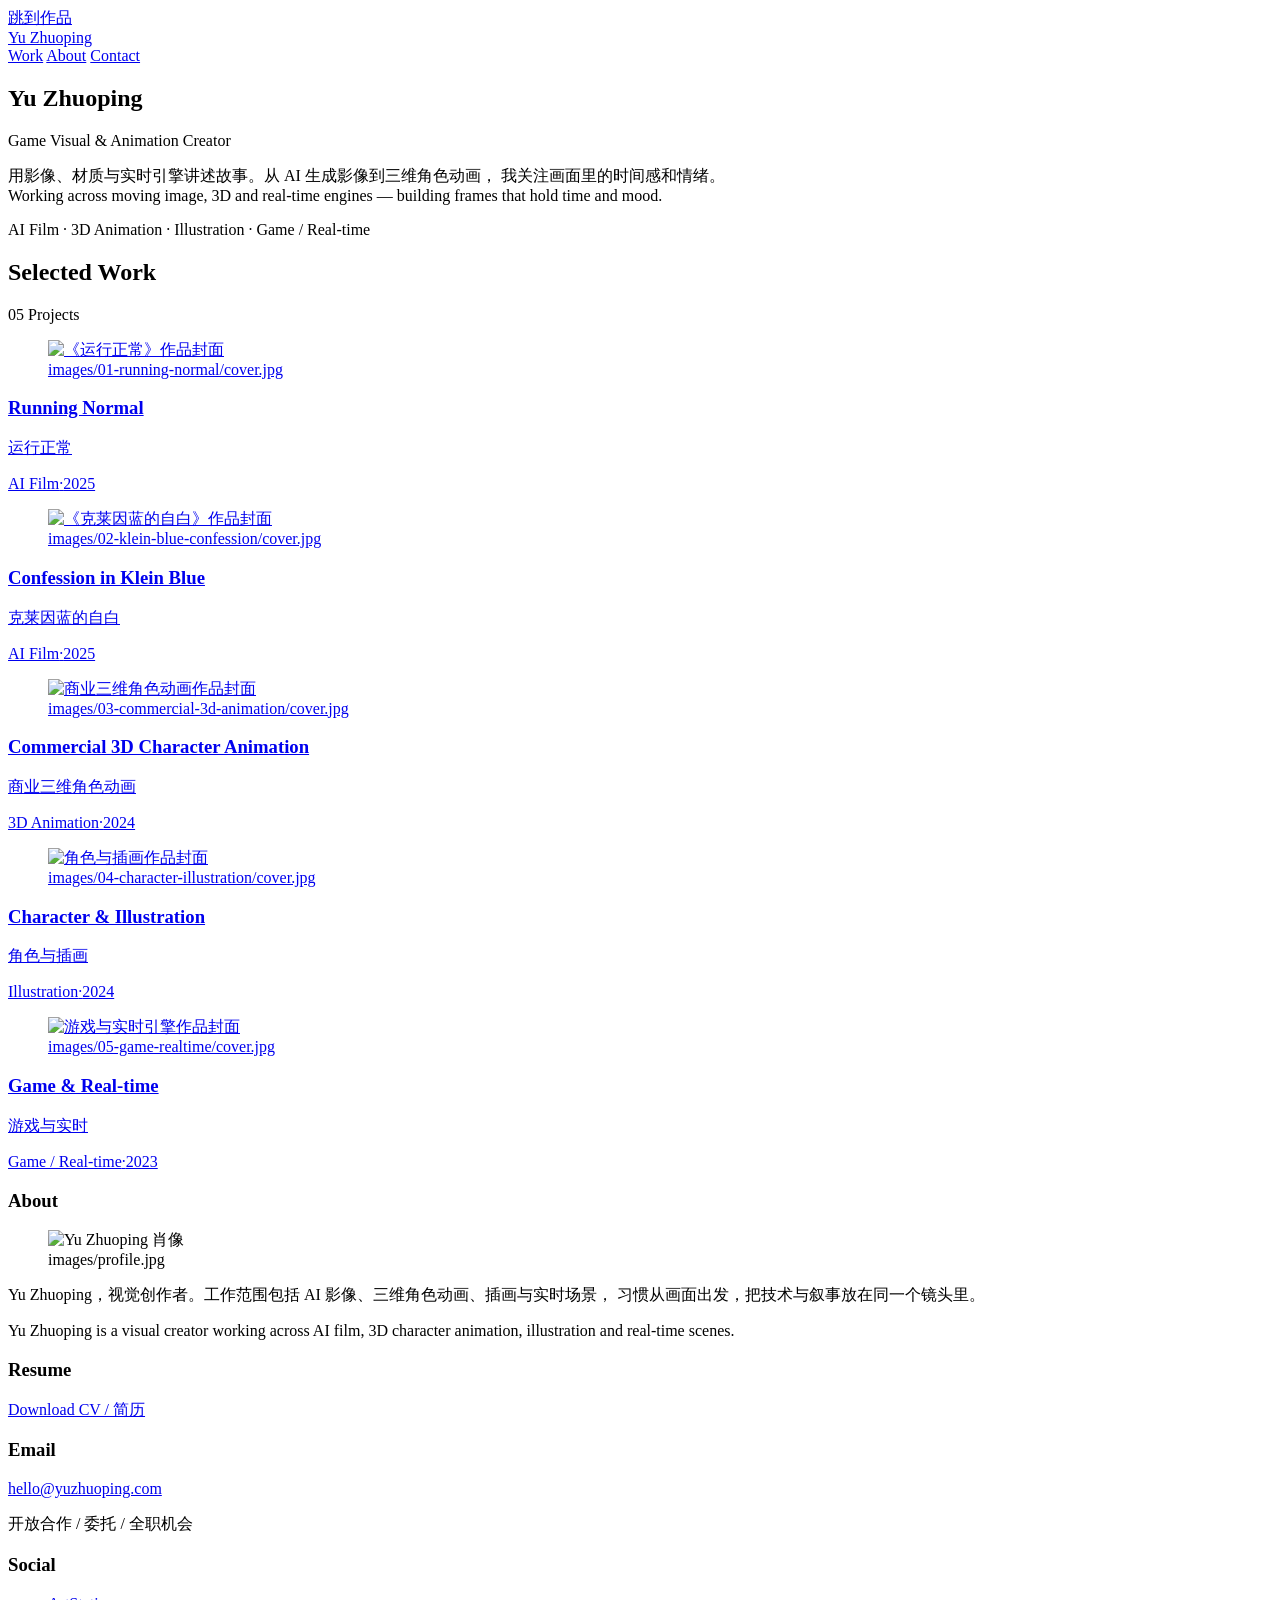
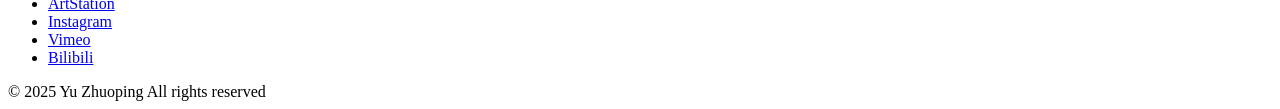
==== index.html @ 00b7cf5c "Add files via upload" ====
<!DOCTYPE html>
<html lang="zh-CN">
<head>
  <meta charset="UTF-8">
  <meta name="viewport" content="width=device-width, initial-scale=1">
  <title>Yu Zhuoping — Game Visual &amp; Animation Creator</title>
  <meta name="description" content="Yu Zhuoping 个人作品集：AI Film、3D Animation、Illustration、Game / Real-time。">
  <meta name="theme-color" content="#ffffff">
  <link rel="stylesheet" href="style.css">
</head>
<body id="top">

  <a class="skip-link" href="#work">跳到作品</a>

  <!-- ===== 顶部导航 ===== -->
  <header class="topbar">
    <a class="topbar__logo" href="#top">Yu Zhuoping</a>
    <nav class="topbar__nav" aria-label="主导航">
      <a href="#work">Work</a>
      <a href="#about">About</a>
      <a href="#contact">Contact</a>
    </nav>
  </header>

  <main>

    <!-- ===== 首页顶部：姓名 / 定位 / 一句介绍 ===== -->
    <section class="hero">
      <h1 class="hero__name">Yu Zhuoping</h1>
      <p class="hero__role">Game Visual &amp; Animation Creator</p>
      <p class="hero__intro">
        用影像、材质与实时引擎讲述故事。从 AI 生成影像到三维角色动画，
        我关注画面里的时间感和情绪。<br>
        <span class="hero__intro-en">Working across moving image, 3D and real-time engines — building frames that hold time and mood.</span>
      </p>
      <p class="hero__fields">AI Film · 3D Animation · Illustration · Game / Real-time</p>
    </section>

    <!-- ===== Selected Work ===== -->
    <section class="section" id="work">
      <div class="section__head reveal">
        <h2 class="section__title">Selected Work</h2>
        <p class="section__count">05 Projects</p>
      </div>

      <div class="work-grid">

        <!-- 项目 01 —— 大图全宽。图片：images/01-running-normal/cover.jpg -->
        <a class="card card--featured reveal" href="#p-running-normal">
          <figure class="media card__media">
            <img src="images/01-running-normal/cover.jpg" alt="《运行正常》作品封面" loading="lazy" decoding="async">
            <figcaption class="media__ph">images/01-running-normal/cover.jpg</figcaption>
          </figure>
          <div class="card__meta">
            <h3 class="card__en">Running Normal</h3>
            <p class="card__cn">运行正常</p>
            <p class="card__info">AI Film<span class="card__dot">·</span>2025</p>
          </div>
        </a>

        <!-- 项目 02。图片：images/02-klein-blue-confession/cover.jpg -->
        <a class="card reveal" href="#p-klein-blue-confession">
          <figure class="media card__media">
            <img src="images/02-klein-blue-confession/cover.jpg" alt="《克莱因蓝的自白》作品封面" loading="lazy" decoding="async">
            <figcaption class="media__ph">images/02-klein-blue-confession/cover.jpg</figcaption>
          </figure>
          <div class="card__meta">
            <h3 class="card__en">Confession in Klein Blue</h3>
            <p class="card__cn">克莱因蓝的自白</p>
            <p class="card__info">AI Film<span class="card__dot">·</span>2025</p>
          </div>
        </a>

        <!-- 项目 03。图片：images/03-commercial-3d-animation/cover.jpg -->
        <a class="card reveal" href="#p-commercial-3d-animation">
          <figure class="media card__media">
            <img src="images/03-commercial-3d-animation/cover.jpg" alt="商业三维角色动画作品封面" loading="lazy" decoding="async">
            <figcaption class="media__ph">images/03-commercial-3d-animation/cover.jpg</figcaption>
          </figure>
          <div class="card__meta">
            <h3 class="card__en">Commercial 3D Character Animation</h3>
            <p class="card__cn">商业三维角色动画</p>
            <p class="card__info">3D Animation<span class="card__dot">·</span>2024</p>
          </div>
        </a>

        <!-- 项目 04。图片：images/04-character-illustration/cover.jpg -->
        <a class="card reveal" href="#p-character-illustration">
          <figure class="media card__media">
            <img src="images/04-character-illustration/cover.jpg" alt="角色与插画作品封面" loading="lazy" decoding="async">
            <figcaption class="media__ph">images/04-character-illustration/cover.jpg</figcaption>
          </figure>
          <div class="card__meta">
            <h3 class="card__en">Character &amp; Illustration</h3>
            <p class="card__cn">角色与插画</p>
            <p class="card__info">Illustration<span class="card__dot">·</span>2024</p>
          </div>
        </a>

        <!-- 项目 05。图片：images/05-game-realtime/cover.jpg -->
        <a class="card reveal" href="#p-game-realtime">
          <figure class="media card__media">
            <img src="images/05-game-realtime/cover.jpg" alt="游戏与实时引擎作品封面" loading="lazy" decoding="async">
            <figcaption class="media__ph">images/05-game-realtime/cover.jpg</figcaption>
          </figure>
          <div class="card__meta">
            <h3 class="card__en">Game &amp; Real-time</h3>
            <p class="card__cn">游戏与实时</p>
            <p class="card__info">Game / Real-time<span class="card__dot">·</span>2023</p>
          </div>
        </a>

      </div>
    </section>

  </main>

  <!-- ===== 底部：About / Resume / Email / Social ===== -->
  <footer class="footer" id="about">

    <div class="footer__grid">

      <div class="footer__block footer__block--about">
        <h3 class="footer__label">About</h3>
        <div class="footer__about">
          <!-- 可选：把自己的照片放到 images/profile.jpg -->
          <figure class="media media--profile">
            <img src="images/profile.jpg" alt="Yu Zhuoping 肖像" loading="lazy" decoding="async">
            <figcaption class="media__ph">images/profile.jpg</figcaption>
          </figure>
          <div>
            <p class="footer__bio">
              Yu Zhuoping，视觉创作者。工作范围包括 AI 影像、三维角色动画、插画与实时场景，
              习惯从画面出发，把技术与叙事放在同一个镜头里。
            </p>
            <p class="footer__bio footer__bio--en">
              Yu Zhuoping is a visual creator working across AI film, 3D character animation,
              illustration and real-time scenes.
            </p>
          </div>
        </div>
      </div>

      <div class="footer__block">
        <h3 class="footer__label">Resume</h3>
        <!-- 把简历 PDF 命名为 resume.pdf，放在和 index.html 同一个文件夹 -->
        <a class="footer__link" href="resume.pdf" target="_blank" rel="noopener">Download CV / 简历</a>
      </div>

      <div class="footer__block" id="contact">
        <h3 class="footer__label">Email</h3>
        <!-- 改成你的邮箱 -->
        <a class="footer__link" href="mailto:hello@yuzhuoping.com">hello@yuzhuoping.com</a>
        <p class="footer__note">开放合作 / 委托 / 全职机会</p>
      </div>

      <div class="footer__block">
        <h3 class="footer__label">Social</h3>
        <ul class="footer__social">
          <!-- 把下面的网址换成你自己的主页 -->
          <li><a href="https://www.artstation.com/" target="_blank" rel="noopener">ArtStation</a></li>
          <li><a href="https://www.instagram.com/" target="_blank" rel="noopener">Instagram</a></li>
          <li><a href="https://vimeo.com/" target="_blank" rel="noopener">Vimeo</a></li>
          <li><a href="https://www.bilibili.com/" target="_blank" rel="noopener">Bilibili</a></li>
        </ul>
      </div>

    </div>

    <div class="footer__bottom">
      <span>© <span data-year>2025</span> Yu Zhuoping</span>
      <span>All rights reserved</span>
    </div>

  </footer>

  <!-- =========================================================
       下面 5 个区块是项目详情页（点击作品后全屏打开）。
       每个区块里的图片路径见 <figcaption> 里的文字。
       ========================================================= -->

  <!-- ===== 详情 01 ===== -->
  <section class="detail" id="p-running-normal" role="dialog" aria-modal="true" aria-labelledby="t-running-normal" hidden>
    <div class="detail__bar">
      <span class="detail__index">01 / 05</span>
      <button class="detail__close" type="button" data-close>Close <span class="detail__key">Esc</span></button>
    </div>
    <div class="detail__body">
      <div class="detail__inner">
        <p class="detail__label">AI Film</p>
        <h2 class="detail__title" id="t-running-normal">Running Normal</h2>
        <p class="detail__title-cn">运行正常</p>
        <p class="detail__facts">2025 · AI Film · 3'42" · Direction / AI Visual / Edit</p>

        <div class="detail__text">
          <p>一部关于日常秩序与机械温度的实验影像。镜头在城市、室内与预设场景之间来回切换，把「一切运行正常」这句话变成一种悬置的状态。</p>
          <p>An experimental short built from AI-generated frames and sound design, tracing how "everything is running normally" can become a suspended state rather than a fact.</p>
        </div>

        <figure class="media media--hero">
          <img src="images/01-running-normal/01.jpg" alt="《运行正常》画面一" loading="lazy" decoding="async">
          <figcaption class="media__ph">images/01-running-normal/01.jpg</figcaption>
        </figure>

        <div class="detail__gallery">
          <figure class="media">
            <img src="images/01-running-normal/02.jpg" alt="《运行正常》画面二" loading="lazy" decoding="async">
            <figcaption class="media__ph">images/01-running-normal/02.jpg</figcaption>
          </figure>
          <figure class="media">
            <img src="images/01-running-normal/03.jpg" alt="《运行正常》画面三" loading="lazy" decoding="async">
            <figcaption class="media__ph">images/01-running-normal/03.jpg</figcaption>
          </figure>
          <figure class="media">
            <img src="images/01-running-normal/04.jpg" alt="《运行正常》画面四" loading="lazy" decoding="async">
            <figcaption class="media__ph">images/01-running-normal/04.jpg</figcaption>
          </figure>
        </div>

        <div class="detail__nav">
          <a href="#p-klein-blue-confession">Next — Confession in Klein Blue →</a>
        </div>
      </div>
    </div>
  </section>

  <!-- ===== 详情 02 ===== -->
  <section class="detail" id="p-klein-blue-confession" role="dialog" aria-modal="true" aria-labelledby="t-klein-blue" hidden>
    <div class="detail__bar">
      <span class="detail__index">02 / 05</span>
      <button class="detail__close" type="button" data-close>Close <span class="detail__key">Esc</span></button>
    </div>
    <div class="detail__body">
      <div class="detail__inner">
        <p class="detail__label">AI Film</p>
        <h2 class="detail__title" id="t-klein-blue">Confession in Klein Blue</h2>
        <p class="detail__title-cn">克莱因蓝的自白</p>
        <p class="detail__facts">2025 · AI Film · 2'15" · Concept / AI Visual / Sound</p>

        <div class="detail__text">
          <p>以单一颜色作为叙事线索的自白。人物、空间与情绪被压进同一片克莱因蓝里，直到颜色本身成为说话的人。</p>
          <p>A monologue carried by a single colour: figures, rooms and moods are compressed into one field of Klein blue until the colour itself starts to speak.</p>
        </div>

        <figure class="media media--hero">
          <img src="images/02-klein-blue-confession/01.jpg" alt="《克莱因蓝的自白》画面一" loading="lazy" decoding="async">
          <figcaption class="media__ph">images/02-klein-blue-confession/01.jpg</figcaption>
        </figure>

        <div class="detail__gallery">
          <figure class="media">
            <img src="images/02-klein-blue-confession/02.jpg" alt="《克莱因蓝的自白》画面二" loading="lazy" decoding="async">
            <figcaption class="media__ph">images/02-klein-blue-confession/02.jpg</figcaption>
          </figure>
          <figure class="media">
            <img src="images/02-klein-blue-confession/03.jpg" alt="《克莱因蓝的自白》画面三" loading="lazy" decoding="async">
            <figcaption class="media__ph">images/02-klein-blue-confession/03.jpg</figcaption>
          </figure>
          <figure class="media">
            <img src="images/02-klein-blue-confession/04.jpg" alt="《克莱因蓝的自白》画面四" loading="lazy" decoding="async">
            <figcaption class="media__ph">images/02-klein-blue-confession/04.jpg</figcaption>
          </figure>
        </div>

        <div class="detail__nav">
          <a href="#p-commercial-3d-animation">Next — Commercial 3D Character Animation →</a>
        </div>
      </div>
    </div>
  </section>

  <!-- ===== 详情 03 ===== -->
  <section class="detail" id="p-commercial-3d-animation" role="dialog" aria-modal="true" aria-labelledby="t-3d" hidden>
    <div class="detail__bar">
      <span class="detail__index">03 / 05</span>
      <button class="detail__close" type="button" data-close>Close <span class="detail__key">Esc</span></button>
    </div>
    <div class="detail__body">
      <div class="detail__inner">
        <p class="detail__label">3D Animation</p>
        <h2 class="detail__title" id="t-3d">Commercial 3D Character Animation</h2>
        <p class="detail__title-cn">商业三维角色动画</p>
        <p class="detail__facts">2024 · 3D Animation · Character Animation / Rigging / Look Development</p>

        <div class="detail__text">
          <p>商业项目中的三维角色动画：从绑定、表演到镜头调度，重点放在清晰的动作节奏与可读的表演上。</p>
          <p>Character animation produced for commercial use — rigging, performance and camera staging, with a focus on clear timing and readable acting.</p>
        </div>

        <figure class="media media--hero">
          <img src="images/03-commercial-3d-animation/01.jpg" alt="三维角色动画画面一" loading="lazy" decoding="async">
          <figcaption class="media__ph">images/03-commercial-3d-animation/01.jpg</figcaption>
        </figure>

        <div class="detail__gallery">
          <figure class="media">
            <img src="images/03-commercial-3d-animation/02.jpg" alt="三维角色动画画面二" loading="lazy" decoding="async">
            <figcaption class="media__ph">images/03-commercial-3d-animation/02.jpg</figcaption>
          </figure>
          <figure class="media">
            <img src="images/03-commercial-3d-animation/03.jpg" alt="三维角色动画画面三" loading="lazy" decoding="async">
            <figcaption class="media__ph">images/03-commercial-3d-animation/03.jpg</figcaption>
          </figure>
          <figure class="media">
            <img src="images/03-commercial-3d-animation/04.jpg" alt="三维角色动画画面四" loading="lazy" decoding="async">
            <figcaption class="media__ph">images/03-commercial-3d-animation/04.jpg</figcaption>
          </figure>
        </div>

        <div class="detail__nav">
          <a href="#p-character-illustration">Next — Character &amp; Illustration →</a>
        </div>
      </div>
    </div>
  </section>

  <!-- ===== 详情 04 ===== -->
  <section class="detail" id="p-character-illustration" role="dialog" aria-modal="true" aria-labelledby="t-illustration" hidden>
    <div class="detail__bar">
      <span class="detail__index">04 / 05</span>
      <button class="detail__close" type="button" data-close>Close <span class="detail__key">Esc</span></button>
    </div>
    <div class="detail__body">
      <div class="detail__inner">
        <p class="detail__label">Illustration</p>
        <h2 class="detail__title" id="t-illustration">Character &amp; Illustration</h2>
        <p class="detail__title-cn">角色与插画</p>
        <p class="detail__facts">2024 · Illustration · Character Design / Digital Painting</p>

        <div class="detail__text">
          <p>角色设定与插画练习。从轮廓和剪影开始，逐步找到角色的性格、比例与色彩语言。</p>
          <p>Character design and illustration studies that start from silhouette and shape, then look for each character's temperament, proportion and colour language.</p>
        </div>

        <figure class="media media--hero">
          <img src="images/04-character-illustration/01.jpg" alt="角色插画作品一" loading="lazy" decoding="async">
          <figcaption class="media__ph">images/04-character-illustration/01.jpg</figcaption>
        </figure>

        <div class="detail__gallery">
          <figure class="media">
            <img src="images/04-character-illustration/02.jpg" alt="角色插画作品二" loading="lazy" decoding="async">
            <figcaption class="media__ph">images/04-character-illustration/02.jpg</figcaption>
          </figure>
          <figure class="media">
            <img src="images/04-character-illustration/03.jpg" alt="角色插画作品三" loading="lazy" decoding="async">
            <figcaption class="media__ph">images/04-character-illustration/03.jpg</figcaption>
          </figure>
          <figure class="media">
            <img src="images/04-character-illustration/04.jpg" alt="角色插画作品四" loading="lazy" decoding="async">
            <figcaption class="media__ph">images/04-character-illustration/04.jpg</figcaption>
          </figure>
        </div>

        <div class="detail__nav">
          <a href="#p-game-realtime">Next — Game &amp; Real-time →</a>
        </div>
      </div>
    </div>
  </section>

  <!-- ===== 详情 05 ===== -->
  <section class="detail" id="p-game-realtime" role="dialog" aria-modal="true" aria-labelledby="t-realtime" hidden>
    <div class="detail__bar">
      <span class="detail__index">05 / 05</span>
      <button class="detail__close" type="button" data-close>Close <span class="detail__key">Esc</span></button>
    </div>
    <div class="detail__body">
      <div class="detail__inner">
        <p class="detail__label">Game / Real-time</p>
        <h2 class="detail__title" id="t-realtime">Game &amp; Real-time</h2>
        <p class="detail__title-cn">游戏与实时</p>
        <p class="detail__facts">2023 · Game / Real-time · Level Art / Lighting / Engine</p>

        <div class="detail__text">
          <p>在实时引擎中搭建的场景与交互实验：光照、材质，以及玩家视角下的空间叙事。</p>
          <p>Scenes and interaction tests built in a real-time engine — lighting, materials and spatial storytelling from the player's point of view.</p>
        </div>

        <figure class="media media--hero">
          <img src="images/05-game-realtime/01.jpg" alt="实时场景画面一" loading="lazy" decoding="async">
          <figcaption class="media__ph">images/05-game-realtime/01.jpg</figcaption>
        </figure>

        <div class="detail__gallery">
          <figure class="media">
            <img src="images/05-game-realtime/02.jpg" alt="实时场景画面二" loading="lazy" decoding="async">
            <figcaption class="media__ph">images/05-game-realtime/02.jpg</figcaption>
          </figure>
          <figure class="media">
            <img src="images/05-game-realtime/03.jpg" alt="实时场景画面三" loading="lazy" decoding="async">
            <figcaption class="media__ph">images/05-game-realtime/03.jpg</figcaption>
          </figure>
          <figure class="media">
            <img src="images/05-game-realtime/04.jpg" alt="实时场景画面四" loading="lazy" decoding="async">
            <figcaption class="media__ph">images/05-game-realtime/04.jpg</figcaption>
          </figure>
        </div>

        <div class="detail__nav">
          <a href="#p-running-normal">Back to start — Running Normal →</a>
        </div>
      </div>
    </div>
  </section>

  <script src="script.js"></script>
</body>
</html>
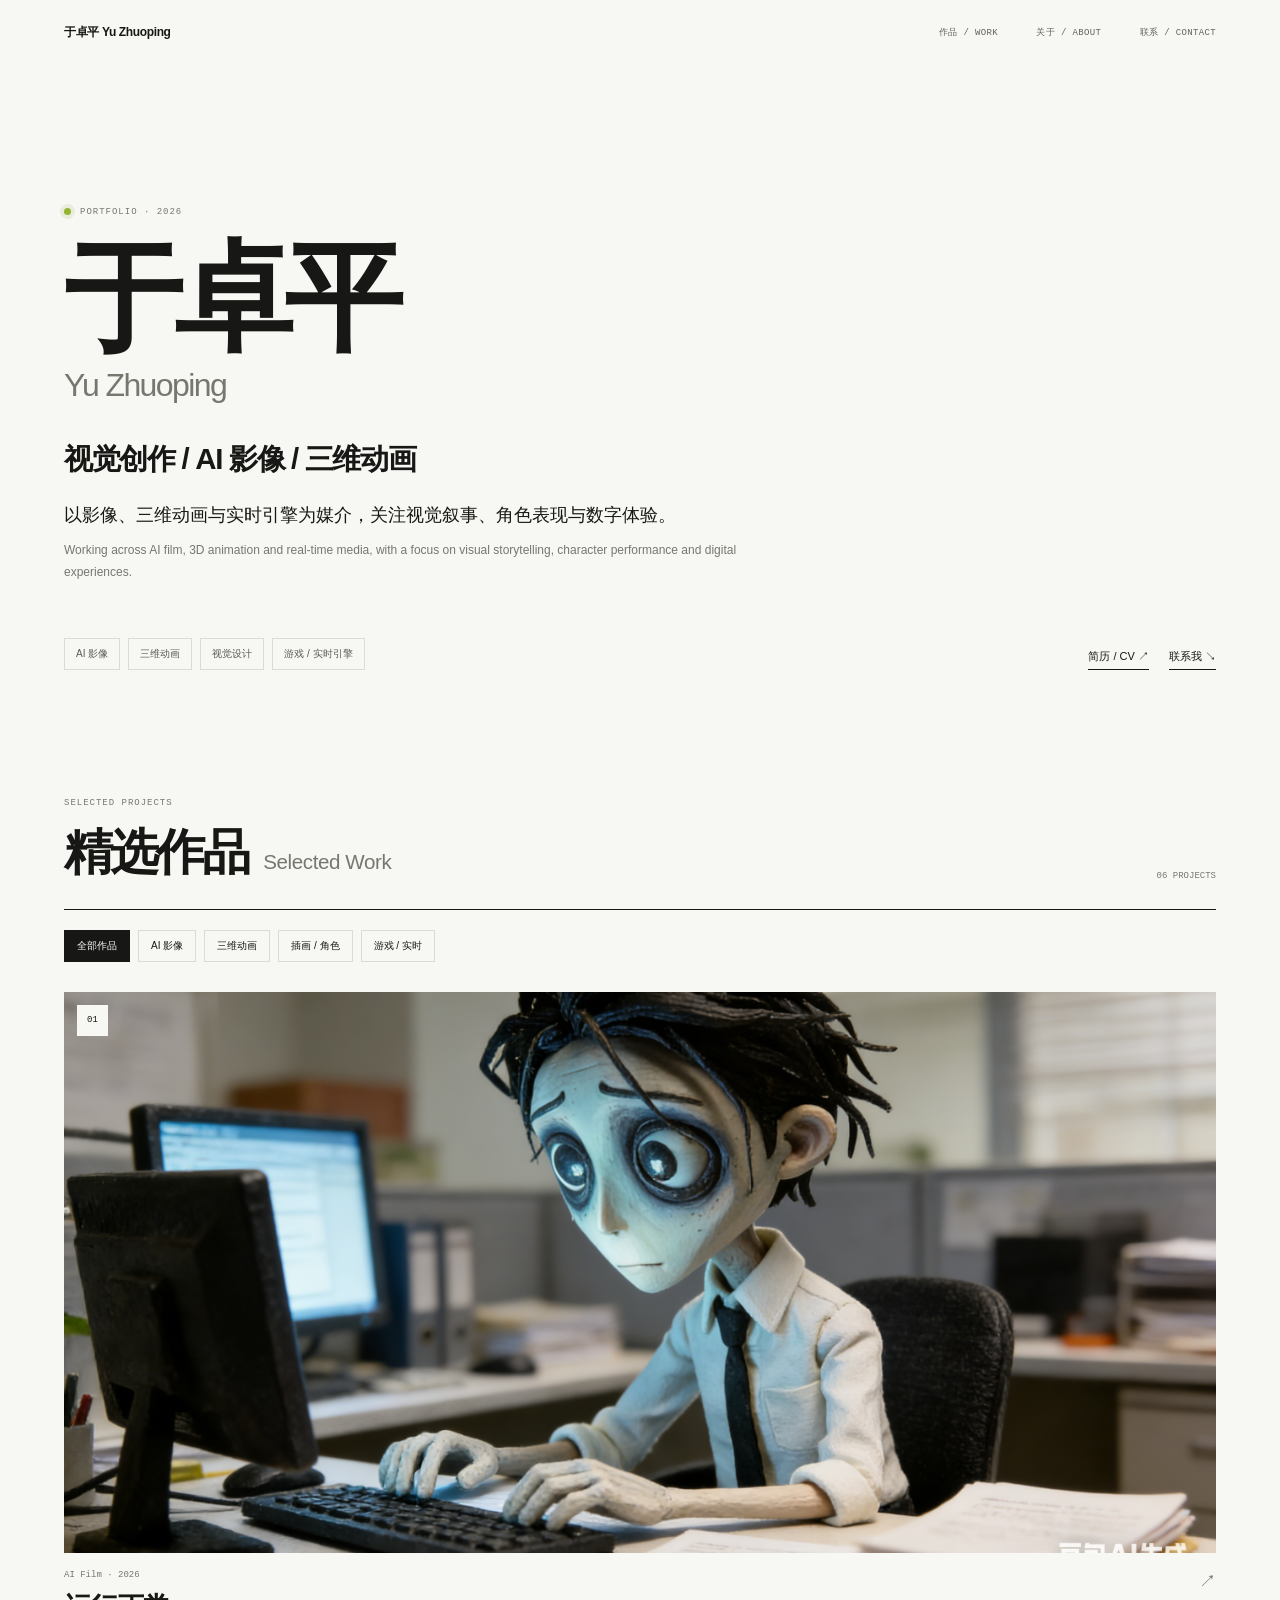
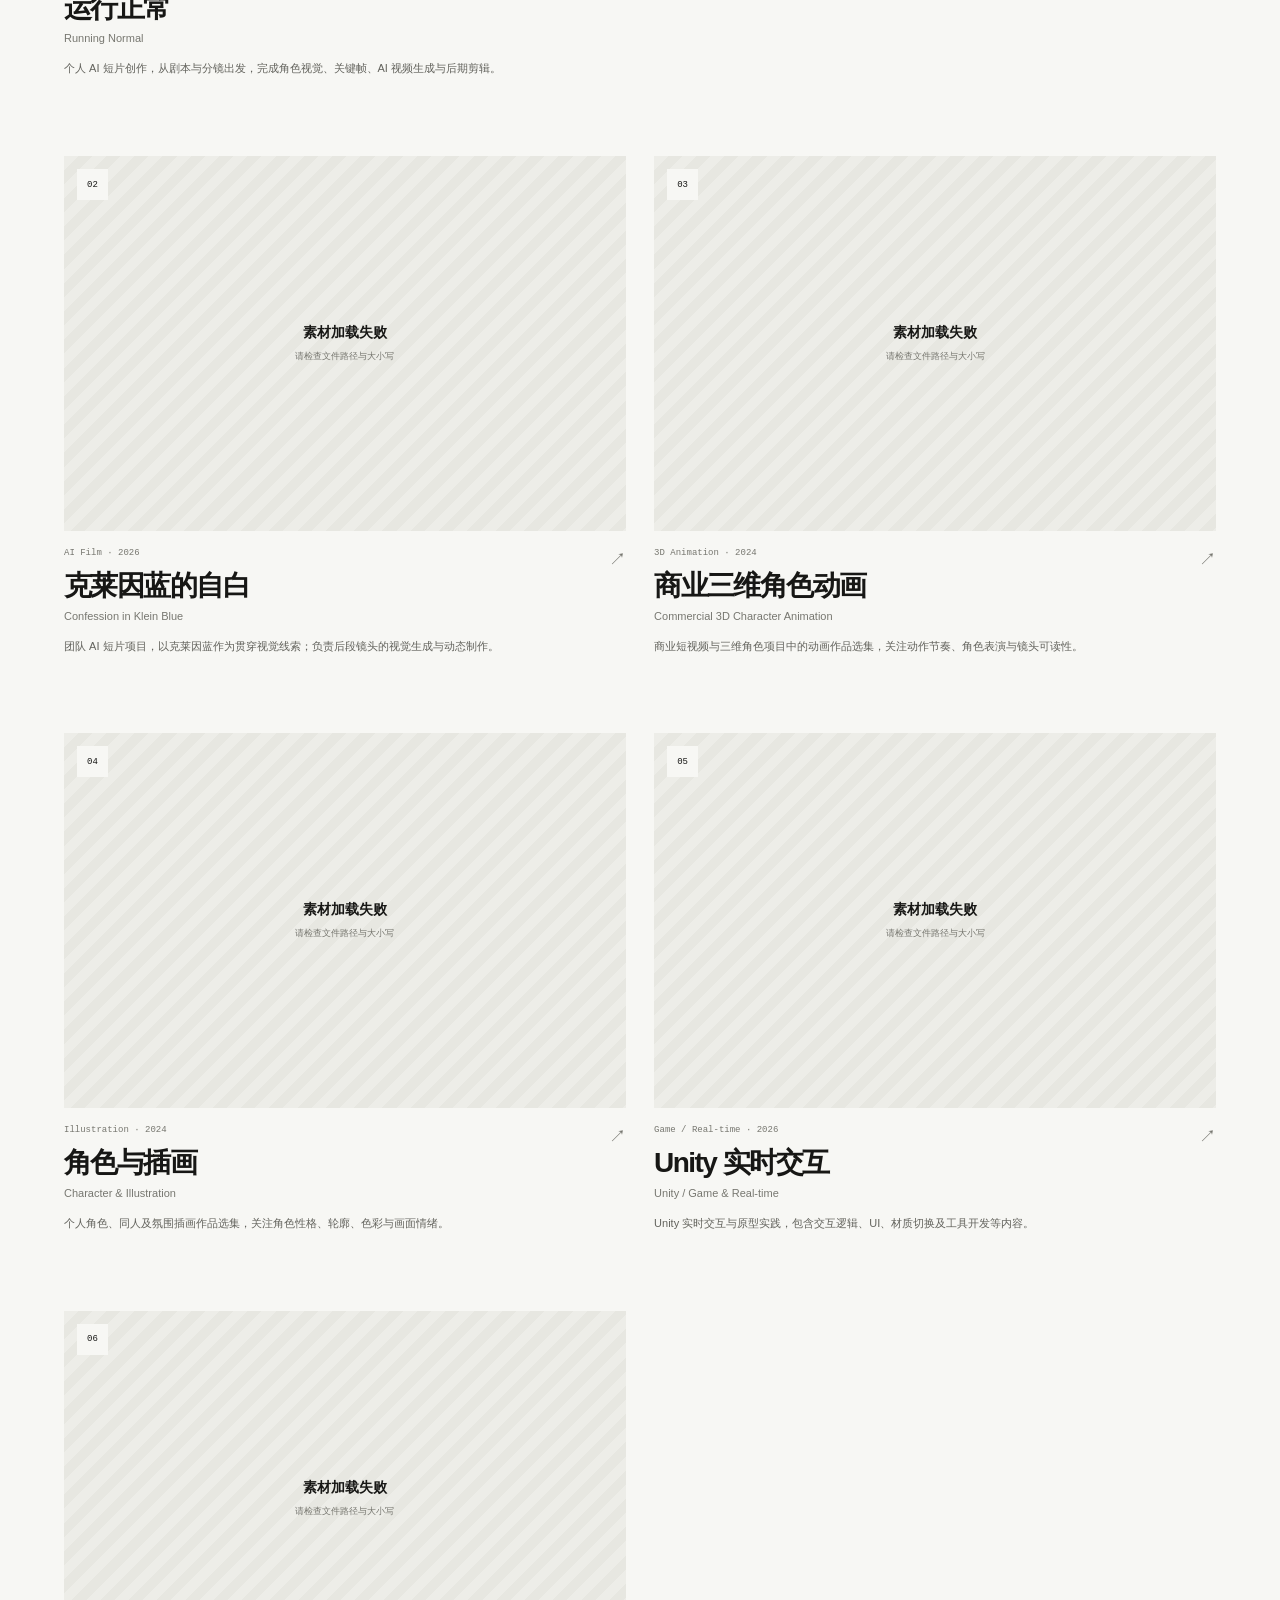
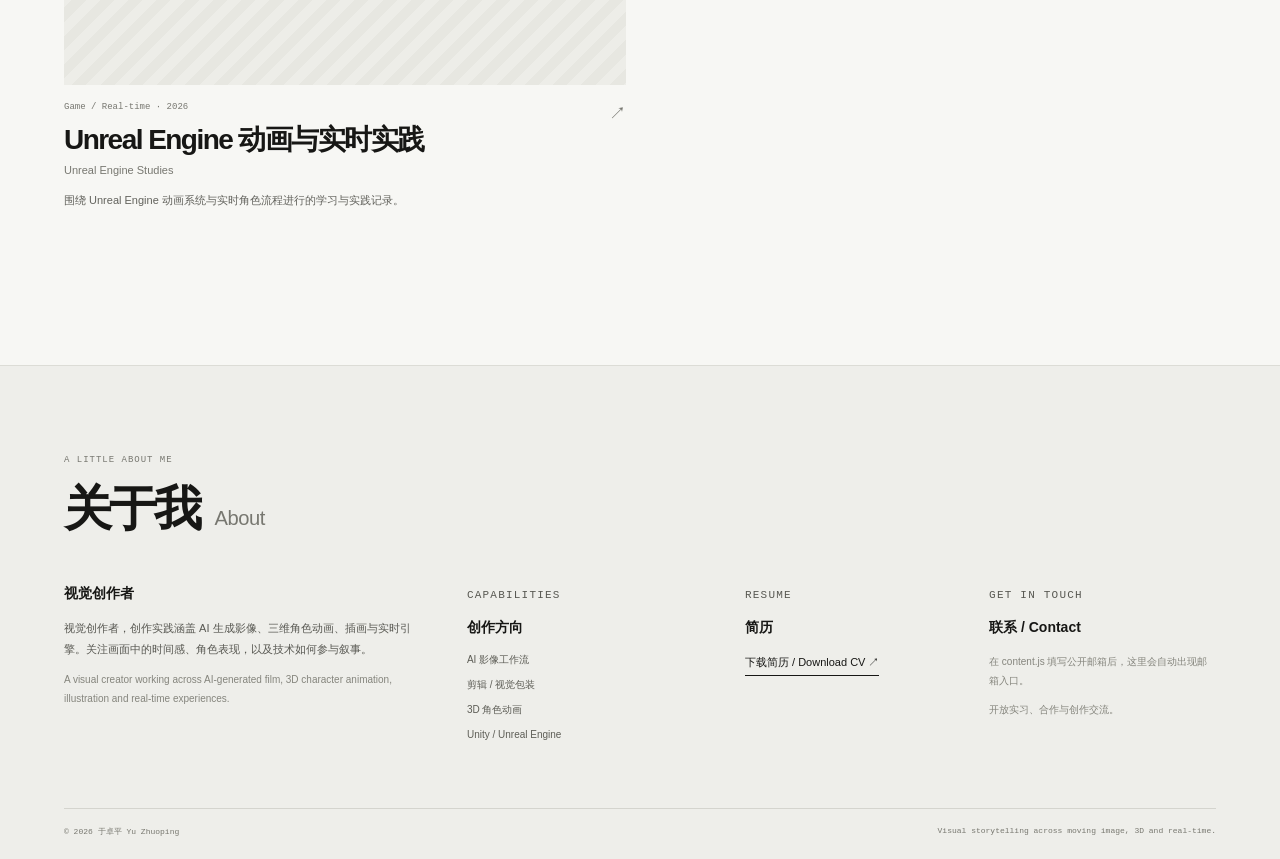
==== commit c93ff330: "Portfolio v2.1" ====
--- a/index.html
+++ b/index.html
@@ -3,407 +3,71 @@
 <head>
   <meta charset="UTF-8">
   <meta name="viewport" content="width=device-width, initial-scale=1">
-  <title>Yu Zhuoping — Game Visual &amp; Animation Creator</title>
-  <meta name="description" content="Yu Zhuoping 个人作品集：AI Film、3D Animation、Illustration、Game / Real-time。">
-  <meta name="theme-color" content="#ffffff">
+  <meta name="color-scheme" content="light">
+  <meta name="theme-color" content="#f7f7f5">
+  <meta name="description" content="于卓平 Yu Zhuoping 的个人作品集，涵盖 AI 影像、三维动画、视觉设计与游戏实时创作。">
+  <title>于卓平 Yu Zhuoping — Visual Creator</title>
   <link rel="stylesheet" href="style.css">
 </head>
 <body id="top">
-
   <a class="skip-link" href="#work">跳到作品</a>
 
-  <!-- ===== 顶部导航 ===== -->
   <header class="topbar">
-    <a class="topbar__logo" href="#top">Yu Zhuoping</a>
+    <a class="topbar__logo" href="#top" aria-label="返回首页" data-site-name>于卓平 Yu Zhuoping</a>
     <nav class="topbar__nav" aria-label="主导航">
-      <a href="#work">Work</a>
-      <a href="#about">About</a>
-      <a href="#contact">Contact</a>
+      <a href="#work">作品 / WORK</a>
+      <a href="#about">关于 / ABOUT</a>
+      <a href="#contact">联系 / CONTACT</a>
     </nav>
   </header>
 
   <main>
-
-    <!-- ===== 首页顶部：姓名 / 定位 / 一句介绍 ===== -->
-    <section class="hero">
-      <h1 class="hero__name">Yu Zhuoping</h1>
-      <p class="hero__role">Game Visual &amp; Animation Creator</p>
-      <p class="hero__intro">
-        用影像、材质与实时引擎讲述故事。从 AI 生成影像到三维角色动画，
-        我关注画面里的时间感和情绪。<br>
-        <span class="hero__intro-en">Working across moving image, 3D and real-time engines — building frames that hold time and mood.</span>
-      </p>
-      <p class="hero__fields">AI Film · 3D Animation · Illustration · Game / Real-time</p>
-    </section>
-
-    <!-- ===== Selected Work ===== -->
-    <section class="section" id="work">
-      <div class="section__head reveal">
-        <h2 class="section__title">Selected Work</h2>
-        <p class="section__count">05 Projects</p>
+    <section class="hero" aria-labelledby="hero-title">
+      <p class="hero__eyebrow"><span class="status-dot"></span><span data-hero-eyebrow>PORTFOLIO · 2026</span></p>
+      <h1 class="hero__name" id="hero-title"><span data-name-zh>于卓平</span><span class="hero__name-en" data-name-en>Yu Zhuoping</span></h1>
+      <p class="hero__role" data-role>视觉创作 / AI 影像 / 三维动画</p>
+      <div class="hero__intro-wrap">
+        <p class="hero__intro" data-intro-zh></p>
+        <p class="hero__intro-en" data-intro-en></p>
       </div>
-
-      <div class="work-grid">
-
-        <!-- 项目 01 —— 大图全宽。图片：images/01-running-normal/cover.jpg -->
-        <a class="card card--featured reveal" href="#p-running-normal">
-          <figure class="media card__media">
-            <img src="images/01-running-normal/cover.jpg" alt="《运行正常》作品封面" loading="lazy" decoding="async">
-            <figcaption class="media__ph">images/01-running-normal/cover.jpg</figcaption>
-          </figure>
-          <div class="card__meta">
-            <h3 class="card__en">Running Normal</h3>
-            <p class="card__cn">运行正常</p>
-            <p class="card__info">AI Film<span class="card__dot">·</span>2025</p>
-          </div>
-        </a>
-
-        <!-- 项目 02。图片：images/02-klein-blue-confession/cover.jpg -->
-        <a class="card reveal" href="#p-klein-blue-confession">
-          <figure class="media card__media">
-            <img src="images/02-klein-blue-confession/cover.jpg" alt="《克莱因蓝的自白》作品封面" loading="lazy" decoding="async">
-            <figcaption class="media__ph">images/02-klein-blue-confession/cover.jpg</figcaption>
-          </figure>
-          <div class="card__meta">
-            <h3 class="card__en">Confession in Klein Blue</h3>
-            <p class="card__cn">克莱因蓝的自白</p>
-            <p class="card__info">AI Film<span class="card__dot">·</span>2025</p>
-          </div>
-        </a>
-
-        <!-- 项目 03。图片：images/03-commercial-3d-animation/cover.jpg -->
-        <a class="card reveal" href="#p-commercial-3d-animation">
-          <figure class="media card__media">
-            <img src="images/03-commercial-3d-animation/cover.jpg" alt="商业三维角色动画作品封面" loading="lazy" decoding="async">
-            <figcaption class="media__ph">images/03-commercial-3d-animation/cover.jpg</figcaption>
-          </figure>
-          <div class="card__meta">
-            <h3 class="card__en">Commercial 3D Character Animation</h3>
-            <p class="card__cn">商业三维角色动画</p>
-            <p class="card__info">3D Animation<span class="card__dot">·</span>2024</p>
-          </div>
-        </a>
-
-        <!-- 项目 04。图片：images/04-character-illustration/cover.jpg -->
-        <a class="card reveal" href="#p-character-illustration">
-          <figure class="media card__media">
-            <img src="images/04-character-illustration/cover.jpg" alt="角色与插画作品封面" loading="lazy" decoding="async">
-            <figcaption class="media__ph">images/04-character-illustration/cover.jpg</figcaption>
-          </figure>
-          <div class="card__meta">
-            <h3 class="card__en">Character &amp; Illustration</h3>
-            <p class="card__cn">角色与插画</p>
-            <p class="card__info">Illustration<span class="card__dot">·</span>2024</p>
-          </div>
-        </a>
-
-        <!-- 项目 05。图片：images/05-game-realtime/cover.jpg -->
-        <a class="card reveal" href="#p-game-realtime">
-          <figure class="media card__media">
-            <img src="images/05-game-realtime/cover.jpg" alt="游戏与实时引擎作品封面" loading="lazy" decoding="async">
-            <figcaption class="media__ph">images/05-game-realtime/cover.jpg</figcaption>
-          </figure>
-          <div class="card__meta">
-            <h3 class="card__en">Game &amp; Real-time</h3>
-            <p class="card__cn">游戏与实时</p>
-            <p class="card__info">Game / Real-time<span class="card__dot">·</span>2023</p>
-          </div>
-        </a>
-
+      <div class="hero__bottom">
+        <div class="hero__fields" data-fields></div>
+        <div class="hero__actions">
+          <a class="text-link" data-resume-link href="resume.pdf" target="_blank" rel="noopener">简历 / CV ↗</a>
+          <a class="text-link" href="#contact">联系我 ↘</a>
+        </div>
       </div>
     </section>
 
+    <section class="section" id="work">
+      <div class="section__head">
+        <div>
+          <p class="eyebrow">SELECTED PROJECTS</p>
+          <h2 class="section__title">精选作品<span>Selected Work</span></h2>
+        </div>
+        <p class="section__count" data-project-count></p>
+      </div>
+      <div class="filters" data-filters aria-label="按作品类型筛选"></div>
+      <div class="work-grid" data-work-grid></div>
+      <p class="empty-state" data-empty-state hidden>这个分类暂时还没有公开作品。</p>
+    </section>
   </main>
 
-  <!-- ===== 底部：About / Resume / Email / Social ===== -->
   <footer class="footer" id="about">
-
-    <div class="footer__grid">
-
-      <div class="footer__block footer__block--about">
-        <h3 class="footer__label">About</h3>
-        <div class="footer__about">
-          <!-- 可选：把自己的照片放到 images/profile.jpg -->
-          <figure class="media media--profile">
-            <img src="images/profile.jpg" alt="Yu Zhuoping 肖像" loading="lazy" decoding="async">
-            <figcaption class="media__ph">images/profile.jpg</figcaption>
-          </figure>
-          <div>
-            <p class="footer__bio">
-              Yu Zhuoping，视觉创作者。工作范围包括 AI 影像、三维角色动画、插画与实时场景，
-              习惯从画面出发，把技术与叙事放在同一个镜头里。
-            </p>
-            <p class="footer__bio footer__bio--en">
-              Yu Zhuoping is a visual creator working across AI film, 3D character animation,
-              illustration and real-time scenes.
-            </p>
-          </div>
-        </div>
-      </div>
-
-      <div class="footer__block">
-        <h3 class="footer__label">Resume</h3>
-        <!-- 把简历 PDF 命名为 resume.pdf，放在和 index.html 同一个文件夹 -->
-        <a class="footer__link" href="resume.pdf" target="_blank" rel="noopener">Download CV / 简历</a>
-      </div>
-
-      <div class="footer__block" id="contact">
-        <h3 class="footer__label">Email</h3>
-        <!-- 改成你的邮箱 -->
-        <a class="footer__link" href="mailto:hello@yuzhuoping.com">hello@yuzhuoping.com</a>
-        <p class="footer__note">开放合作 / 委托 / 全职机会</p>
-      </div>
-
-      <div class="footer__block">
-        <h3 class="footer__label">Social</h3>
-        <ul class="footer__social">
-          <!-- 把下面的网址换成你自己的主页 -->
-          <li><a href="https://www.artstation.com/" target="_blank" rel="noopener">ArtStation</a></li>
-          <li><a href="https://www.instagram.com/" target="_blank" rel="noopener">Instagram</a></li>
-          <li><a href="https://vimeo.com/" target="_blank" rel="noopener">Vimeo</a></li>
-          <li><a href="https://www.bilibili.com/" target="_blank" rel="noopener">Bilibili</a></li>
-        </ul>
-      </div>
-
+    <div class="footer__heading">
+      <p class="eyebrow">A LITTLE ABOUT ME</p>
+      <h2>关于我<span>About</span></h2>
     </div>
-
+    <div class="footer__grid" data-footer-grid></div>
     <div class="footer__bottom">
-      <span>© <span data-year>2025</span> Yu Zhuoping</span>
-      <span>All rights reserved</span>
+      <span>© <span data-year></span> <span data-site-name>于卓平 Yu Zhuoping</span></span>
+      <span>Visual storytelling across moving image, 3D and real-time.</span>
     </div>
-
   </footer>
 
-  <!-- =========================================================
-       下面 5 个区块是项目详情页（点击作品后全屏打开）。
-       每个区块里的图片路径见 <figcaption> 里的文字。
-       ========================================================= -->
+  <div data-detail-host></div>
 
-  <!-- ===== 详情 01 ===== -->
-  <section class="detail" id="p-running-normal" role="dialog" aria-modal="true" aria-labelledby="t-running-normal" hidden>
-    <div class="detail__bar">
-      <span class="detail__index">01 / 05</span>
-      <button class="detail__close" type="button" data-close>Close <span class="detail__key">Esc</span></button>
-    </div>
-    <div class="detail__body">
-      <div class="detail__inner">
-        <p class="detail__label">AI Film</p>
-        <h2 class="detail__title" id="t-running-normal">Running Normal</h2>
-        <p class="detail__title-cn">运行正常</p>
-        <p class="detail__facts">2025 · AI Film · 3'42" · Direction / AI Visual / Edit</p>
-
-        <div class="detail__text">
-          <p>一部关于日常秩序与机械温度的实验影像。镜头在城市、室内与预设场景之间来回切换，把「一切运行正常」这句话变成一种悬置的状态。</p>
-          <p>An experimental short built from AI-generated frames and sound design, tracing how "everything is running normally" can become a suspended state rather than a fact.</p>
-        </div>
-
-        <figure class="media media--hero">
-          <img src="images/01-running-normal/01.jpg" alt="《运行正常》画面一" loading="lazy" decoding="async">
-          <figcaption class="media__ph">images/01-running-normal/01.jpg</figcaption>
-        </figure>
-
-        <div class="detail__gallery">
-          <figure class="media">
-            <img src="images/01-running-normal/02.jpg" alt="《运行正常》画面二" loading="lazy" decoding="async">
-            <figcaption class="media__ph">images/01-running-normal/02.jpg</figcaption>
-          </figure>
-          <figure class="media">
-            <img src="images/01-running-normal/03.jpg" alt="《运行正常》画面三" loading="lazy" decoding="async">
-            <figcaption class="media__ph">images/01-running-normal/03.jpg</figcaption>
-          </figure>
-          <figure class="media">
-            <img src="images/01-running-normal/04.jpg" alt="《运行正常》画面四" loading="lazy" decoding="async">
-            <figcaption class="media__ph">images/01-running-normal/04.jpg</figcaption>
-          </figure>
-        </div>
-
-        <div class="detail__nav">
-          <a href="#p-klein-blue-confession">Next — Confession in Klein Blue →</a>
-        </div>
-      </div>
-    </div>
-  </section>
-
-  <!-- ===== 详情 02 ===== -->
-  <section class="detail" id="p-klein-blue-confession" role="dialog" aria-modal="true" aria-labelledby="t-klein-blue" hidden>
-    <div class="detail__bar">
-      <span class="detail__index">02 / 05</span>
-      <button class="detail__close" type="button" data-close>Close <span class="detail__key">Esc</span></button>
-    </div>
-    <div class="detail__body">
-      <div class="detail__inner">
-        <p class="detail__label">AI Film</p>
-        <h2 class="detail__title" id="t-klein-blue">Confession in Klein Blue</h2>
-        <p class="detail__title-cn">克莱因蓝的自白</p>
-        <p class="detail__facts">2025 · AI Film · 2'15" · Concept / AI Visual / Sound</p>
-
-        <div class="detail__text">
-          <p>以单一颜色作为叙事线索的自白。人物、空间与情绪被压进同一片克莱因蓝里，直到颜色本身成为说话的人。</p>
-          <p>A monologue carried by a single colour: figures, rooms and moods are compressed into one field of Klein blue until the colour itself starts to speak.</p>
-        </div>
-
-        <figure class="media media--hero">
-          <img src="images/02-klein-blue-confession/01.jpg" alt="《克莱因蓝的自白》画面一" loading="lazy" decoding="async">
-          <figcaption class="media__ph">images/02-klein-blue-confession/01.jpg</figcaption>
-        </figure>
-
-        <div class="detail__gallery">
-          <figure class="media">
-            <img src="images/02-klein-blue-confession/02.jpg" alt="《克莱因蓝的自白》画面二" loading="lazy" decoding="async">
-            <figcaption class="media__ph">images/02-klein-blue-confession/02.jpg</figcaption>
-          </figure>
-          <figure class="media">
-            <img src="images/02-klein-blue-confession/03.jpg" alt="《克莱因蓝的自白》画面三" loading="lazy" decoding="async">
-            <figcaption class="media__ph">images/02-klein-blue-confession/03.jpg</figcaption>
-          </figure>
-          <figure class="media">
-            <img src="images/02-klein-blue-confession/04.jpg" alt="《克莱因蓝的自白》画面四" loading="lazy" decoding="async">
-            <figcaption class="media__ph">images/02-klein-blue-confession/04.jpg</figcaption>
-          </figure>
-        </div>
-
-        <div class="detail__nav">
-          <a href="#p-commercial-3d-animation">Next — Commercial 3D Character Animation →</a>
-        </div>
-      </div>
-    </div>
-  </section>
-
-  <!-- ===== 详情 03 ===== -->
-  <section class="detail" id="p-commercial-3d-animation" role="dialog" aria-modal="true" aria-labelledby="t-3d" hidden>
-    <div class="detail__bar">
-      <span class="detail__index">03 / 05</span>
-      <button class="detail__close" type="button" data-close>Close <span class="detail__key">Esc</span></button>
-    </div>
-    <div class="detail__body">
-      <div class="detail__inner">
-        <p class="detail__label">3D Animation</p>
-        <h2 class="detail__title" id="t-3d">Commercial 3D Character Animation</h2>
-        <p class="detail__title-cn">商业三维角色动画</p>
-        <p class="detail__facts">2024 · 3D Animation · Character Animation / Rigging / Look Development</p>
-
-        <div class="detail__text">
-          <p>商业项目中的三维角色动画：从绑定、表演到镜头调度，重点放在清晰的动作节奏与可读的表演上。</p>
-          <p>Character animation produced for commercial use — rigging, performance and camera staging, with a focus on clear timing and readable acting.</p>
-        </div>
-
-        <figure class="media media--hero">
-          <img src="images/03-commercial-3d-animation/01.jpg" alt="三维角色动画画面一" loading="lazy" decoding="async">
-          <figcaption class="media__ph">images/03-commercial-3d-animation/01.jpg</figcaption>
-        </figure>
-
-        <div class="detail__gallery">
-          <figure class="media">
-            <img src="images/03-commercial-3d-animation/02.jpg" alt="三维角色动画画面二" loading="lazy" decoding="async">
-            <figcaption class="media__ph">images/03-commercial-3d-animation/02.jpg</figcaption>
-          </figure>
-          <figure class="media">
-            <img src="images/03-commercial-3d-animation/03.jpg" alt="三维角色动画画面三" loading="lazy" decoding="async">
-            <figcaption class="media__ph">images/03-commercial-3d-animation/03.jpg</figcaption>
-          </figure>
-          <figure class="media">
-            <img src="images/03-commercial-3d-animation/04.jpg" alt="三维角色动画画面四" loading="lazy" decoding="async">
-            <figcaption class="media__ph">images/03-commercial-3d-animation/04.jpg</figcaption>
-          </figure>
-        </div>
-
-        <div class="detail__nav">
-          <a href="#p-character-illustration">Next — Character &amp; Illustration →</a>
-        </div>
-      </div>
-    </div>
-  </section>
-
-  <!-- ===== 详情 04 ===== -->
-  <section class="detail" id="p-character-illustration" role="dialog" aria-modal="true" aria-labelledby="t-illustration" hidden>
-    <div class="detail__bar">
-      <span class="detail__index">04 / 05</span>
-      <button class="detail__close" type="button" data-close>Close <span class="detail__key">Esc</span></button>
-    </div>
-    <div class="detail__body">
-      <div class="detail__inner">
-        <p class="detail__label">Illustration</p>
-        <h2 class="detail__title" id="t-illustration">Character &amp; Illustration</h2>
-        <p class="detail__title-cn">角色与插画</p>
-        <p class="detail__facts">2024 · Illustration · Character Design / Digital Painting</p>
-
-        <div class="detail__text">
-          <p>角色设定与插画练习。从轮廓和剪影开始，逐步找到角色的性格、比例与色彩语言。</p>
-          <p>Character design and illustration studies that start from silhouette and shape, then look for each character's temperament, proportion and colour language.</p>
-        </div>
-
-        <figure class="media media--hero">
-          <img src="images/04-character-illustration/01.jpg" alt="角色插画作品一" loading="lazy" decoding="async">
-          <figcaption class="media__ph">images/04-character-illustration/01.jpg</figcaption>
-        </figure>
-
-        <div class="detail__gallery">
-          <figure class="media">
-            <img src="images/04-character-illustration/02.jpg" alt="角色插画作品二" loading="lazy" decoding="async">
-            <figcaption class="media__ph">images/04-character-illustration/02.jpg</figcaption>
-          </figure>
-          <figure class="media">
-            <img src="images/04-character-illustration/03.jpg" alt="角色插画作品三" loading="lazy" decoding="async">
-            <figcaption class="media__ph">images/04-character-illustration/03.jpg</figcaption>
-          </figure>
-          <figure class="media">
-            <img src="images/04-character-illustration/04.jpg" alt="角色插画作品四" loading="lazy" decoding="async">
-            <figcaption class="media__ph">images/04-character-illustration/04.jpg</figcaption>
-          </figure>
-        </div>
-
-        <div class="detail__nav">
-          <a href="#p-game-realtime">Next — Game &amp; Real-time →</a>
-        </div>
-      </div>
-    </div>
-  </section>
-
-  <!-- ===== 详情 05 ===== -->
-  <section class="detail" id="p-game-realtime" role="dialog" aria-modal="true" aria-labelledby="t-realtime" hidden>
-    <div class="detail__bar">
-      <span class="detail__index">05 / 05</span>
-      <button class="detail__close" type="button" data-close>Close <span class="detail__key">Esc</span></button>
-    </div>
-    <div class="detail__body">
-      <div class="detail__inner">
-        <p class="detail__label">Game / Real-time</p>
-        <h2 class="detail__title" id="t-realtime">Game &amp; Real-time</h2>
-        <p class="detail__title-cn">游戏与实时</p>
-        <p class="detail__facts">2023 · Game / Real-time · Level Art / Lighting / Engine</p>
-
-        <div class="detail__text">
-          <p>在实时引擎中搭建的场景与交互实验：光照、材质，以及玩家视角下的空间叙事。</p>
-          <p>Scenes and interaction tests built in a real-time engine — lighting, materials and spatial storytelling from the player's point of view.</p>
-        </div>
-
-        <figure class="media media--hero">
-          <img src="images/05-game-realtime/01.jpg" alt="实时场景画面一" loading="lazy" decoding="async">
-          <figcaption class="media__ph">images/05-game-realtime/01.jpg</figcaption>
-        </figure>
-
-        <div class="detail__gallery">
-          <figure class="media">
-            <img src="images/05-game-realtime/02.jpg" alt="实时场景画面二" loading="lazy" decoding="async">
-            <figcaption class="media__ph">images/05-game-realtime/02.jpg</figcaption>
-          </figure>
-          <figure class="media">
-            <img src="images/05-game-realtime/03.jpg" alt="实时场景画面三" loading="lazy" decoding="async">
-            <figcaption class="media__ph">images/05-game-realtime/03.jpg</figcaption>
-          </figure>
-          <figure class="media">
-            <img src="images/05-game-realtime/04.jpg" alt="实时场景画面四" loading="lazy" decoding="async">
-            <figcaption class="media__ph">images/05-game-realtime/04.jpg</figcaption>
-          </figure>
-        </div>
-
-        <div class="detail__nav">
-          <a href="#p-running-normal">Back to start — Running Normal →</a>
-        </div>
-      </div>
-    </div>
-  </section>
-
+  <script src="content.js"></script>
   <script src="script.js"></script>
 </body>
 </html>
--- a/style.css
+++ b/style.css
@@ -0,0 +1,191 @@
+:root {
+  --bg: #f7f7f4;
+  --paper: #fff;
+  --ink: #171715;
+  --muted: #777770;
+  --line: #dcdcd6;
+  --soft: #eaeae5;
+  --accent: #d8ff63;
+  --max: 1480px;
+  --gutter: clamp(20px, 5vw, 76px);
+  --sans: Inter, "PingFang SC", "Microsoft YaHei", "Noto Sans CJK SC", Arial, sans-serif;
+  --mono: "SFMono-Regular", Consolas, "Liberation Mono", monospace;
+}
+* { box-sizing: border-box; }
+html { scroll-behavior: smooth; scroll-padding-top: 78px; }
+body { margin: 0; background: var(--bg); color: var(--ink); font-family: var(--sans); -webkit-font-smoothing: antialiased; }
+body.detail-open { overflow: hidden; }
+a { color: inherit; text-decoration: none; }
+button { color: inherit; font: inherit; }
+img, video { display: block; max-width: 100%; }
+::selection { background: var(--accent); color: var(--ink); }
+.skip-link { position: fixed; z-index: 999; left: 8px; top: 8px; padding: 10px 14px; background: var(--accent); transform: translateY(-150%); }
+.skip-link:focus { transform: none; }
+.topbar { position: sticky; z-index: 30; top: 0; height: 66px; padding: 0 var(--gutter); display: flex; align-items: center; justify-content: space-between; gap: 24px; border-bottom: 1px solid transparent; background: rgba(247,247,244,.92); backdrop-filter: blur(14px); }
+.topbar.is-stuck { border-color: var(--line); }
+.topbar__logo { font-size: 12px; font-weight: 700; letter-spacing: -.03em; }
+.topbar__nav { display: flex; gap: clamp(14px, 3vw, 40px); }
+.topbar__nav a { color: #62625c; font: 9px var(--mono); letter-spacing: .04em; }
+.topbar__nav a:hover { color: var(--ink); }
+.hero { max-width: var(--max); margin: auto; padding: clamp(74px, 11vw, 155px) var(--gutter) clamp(82px, 10vw, 140px); }
+.hero__eyebrow, .eyebrow { margin: 0 0 24px; color: var(--muted); font: 9px var(--mono); letter-spacing: .11em; text-transform: uppercase; }
+.hero__eyebrow { display: flex; align-items: center; gap: 9px; }
+.status-dot { width: 7px; height: 7px; border-radius: 50%; background: #94b52f; box-shadow: 0 0 0 4px #e7edda; }
+.hero__name { margin: 0; font-size: clamp(54px, 9.3vw, 136px); font-weight: 650; line-height: .95; letter-spacing: -.075em; }
+.hero__name-en { display: block; margin-top: 16px; color: #777770; font-size: clamp(19px, 2.5vw, 34px); font-weight: 450; letter-spacing: -.05em; }
+.hero__role { margin: 40px 0 18px; font-size: clamp(20px, 2.3vw, 30px); font-weight: 600; letter-spacing: -.045em; }
+.hero__intro-wrap { max-width: 760px; }
+.hero__intro { margin: 0; font-size: clamp(15px, 1.4vw, 18px); line-height: 1.9; }
+.hero__intro-en { margin: 8px 0 0; max-width: 680px; color: var(--muted); font-size: 12px; line-height: 1.8; }
+.hero__bottom { margin-top: 54px; display: flex; align-items: flex-end; justify-content: space-between; gap: 28px; }
+.hero__fields { display: flex; flex-wrap: wrap; gap: 8px; }
+.hero__fields span { padding: 8px 11px; border: 1px solid var(--line); font-size: 10px; color: #5b5b55; }
+.hero__actions { display: flex; gap: 20px; flex-wrap: wrap; justify-content: flex-end; }
+.text-link { display: inline-flex; width: fit-content; padding-bottom: 5px; border-bottom: 1px solid currentColor; font-size: 11px; }
+.text-link:hover { opacity: .55; }
+.section { max-width: var(--max); margin: auto; padding: 0 var(--gutter) clamp(100px, 12vw, 170px); }
+.section__head { padding-bottom: 23px; display: flex; justify-content: space-between; align-items: flex-end; gap: 24px; border-bottom: 1px solid var(--ink); }
+.section__head .eyebrow { margin-bottom: 12px; }
+.section__title { margin: 0; display: flex; gap: 15px; align-items: baseline; flex-wrap: wrap; font-size: clamp(30px, 4vw, 49px); letter-spacing: -.06em; }
+.section__title span, .footer__heading h2 span { color: var(--muted); font-size: .42em; font-weight: 450; letter-spacing: -.02em; }
+.section__count { margin: 0 0 5px; color: var(--muted); font: 9px var(--mono); }
+.filters { padding: 20px 0 30px; display: flex; flex-wrap: wrap; gap: 8px; }
+.filter-button { padding: 8px 12px; border: 1px solid var(--line); background: transparent; font-size: 10px; cursor: pointer; }
+.filter-button:hover { border-color: var(--ink); }
+.filter-button.is-active { border-color: var(--ink); background: var(--ink); color: white; }
+.work-grid { display: grid; grid-template-columns: repeat(2,minmax(0,1fr)); column-gap: clamp(16px,2.2vw,32px); row-gap: clamp(45px,6vw,78px); }
+.project-card { min-width: 0; }
+.project-card--featured { grid-column: 1/-1; }
+.project-card__visual { position: relative; overflow: hidden; aspect-ratio: 3/2; background: var(--soft); }
+.project-card--featured .project-card__visual { aspect-ratio: 2.05/1; }
+.project-card__visual > img { width: 100%; height: 100%; object-fit: cover; transition: transform .65s cubic-bezier(.2,.7,.2,1); }
+.project-card:hover .project-card__visual > img { transform: scale(1.025); }
+.project-card__number, .project-card__open { position: absolute; display: grid; place-items: center; background: var(--bg); font: 9px var(--mono); }
+.project-card__number { top: 13px; left: 13px; width: 31px; height: 31px; }
+.project-card__open { right: 13px; bottom: 13px; width: 38px; height: 38px; background: var(--accent); font-size: 17px; opacity: 0; transform: translateY(5px); transition: .2s; }
+.project-card:hover .project-card__open { opacity: 1; transform: none; }
+.project-card__meta { padding-top: 17px; display: flex; justify-content: space-between; gap: 18px; }
+.project-card__meta p { margin: 0 0 9px; color: var(--muted); font: 9px var(--mono); }
+.project-card__meta h3 { margin: 0; font-size: clamp(19px,2.2vw,28px); font-weight: 600; letter-spacing: -.055em; }
+.project-card__meta span { display: block; margin-top: 5px; color: var(--muted); font-size: 11px; }
+.project-card__meta b { font-size: 17px; font-weight: 400; color: var(--muted); transition: transform .2s; }
+.project-card:hover .project-card__meta b { transform: translate(3px,-3px); }
+.project-card__summary { max-width: 730px; margin: 14px 0 0; color: #62625c; font-size: 11px; line-height: 1.9; }
+.media-placeholder { width: 100%; height: 100%; min-height: 180px; display: flex; flex-direction: column; justify-content: center; align-items: center; gap: 8px; background: repeating-linear-gradient(135deg,#edede8,#edede8 10px,#e7e7e1 10px,#e7e7e1 20px); text-align: center; }
+.media-placeholder strong { font-size: 14px; }
+.media-placeholder span { color: var(--muted); font: 9px var(--mono); }
+.empty-state { padding: 40px 0; color: var(--muted); font-size: 12px; }
+.footer { padding: clamp(50px,7vw,90px) var(--gutter) 22px; border-top: 1px solid var(--line); background: #eeeeea; }
+.footer__heading, .footer__grid, .footer__bottom { max-width: calc(var(--max) - var(--gutter)*2); margin-left: auto; margin-right: auto; }
+.footer__heading { margin-bottom: 44px; }
+.footer__heading .eyebrow { margin-bottom: 12px; }
+.footer__heading h2 { margin: 0; display: flex; gap: 15px; align-items: baseline; font-size: clamp(30px,4vw,48px); letter-spacing: -.06em; }
+.footer__grid { padding-bottom: 65px; display: grid; grid-template-columns: 1.55fr 1fr .85fr 1fr; gap: clamp(25px,4vw,60px); }
+.footer-block { min-width: 0; }
+.footer-block--bio { display: flex; gap: 16px; }
+.footer-block--bio img { width: 66px; height: 82px; object-fit: cover; filter: grayscale(1); flex: 0 0 auto; }
+.footer-block .eyebrow { margin-bottom: 13px; }
+.footer-block h3 { margin: 0 0 15px; font-size: 14px; }
+.footer-block p { margin: 0 0 10px; color: #585852; font-size: 11px; line-height: 1.9; }
+.footer-block .footer-en { color: #85857d; font-size: 10px; }
+.footer-block ul { margin: 0; padding: 0; list-style: none; display: flex; flex-direction: column; gap: 9px; }
+.footer-block li, .footer-block li a { color: #5d5d56; font-size: 10px; line-height: 1.6; }
+.footer-note { color: #85857d !important; font-size: 10px !important; }
+.social-list { margin-top: 15px !important; }
+.footer__bottom { padding-top: 17px; border-top: 1px solid #d4d4ce; display: flex; justify-content: space-between; gap: 20px; color: #77776f; font: 8px var(--mono); }
+.project-detail { position: fixed; inset: 0; z-index: 100; display: flex; flex-direction: column; background: var(--bg); }
+.project-detail[hidden] { display: none; }
+.detail-bar { min-height: 64px; padding: 0 var(--gutter); display: flex; align-items: center; justify-content: space-between; gap: 20px; border-bottom: 1px solid var(--line); }
+.detail-bar a { font-size: 10px; font-weight: 700; }
+.detail-bar > span { color: var(--muted); font: 9px var(--mono); }
+.detail-bar button { padding: 9px 0 9px 12px; border: 0; background: transparent; cursor: pointer; font-size: 10px; }
+.detail-bar small { margin-left: 7px; color: var(--muted); font: 8px var(--mono); }
+.detail-scroll { overflow: auto; flex: 1; overscroll-behavior: contain; }
+.detail-content { max-width: 1120px; margin: auto; padding: clamp(40px,6vw,82px) var(--gutter) 85px; }
+.detail-content > .eyebrow { margin-bottom: 17px; }
+.detail-content h2 { margin: 0; font-size: clamp(38px,6vw,78px); line-height: 1.05; letter-spacing: -.07em; }
+.detail-title-en { margin: 9px 0 0; color: var(--muted); font-size: clamp(14px,1.8vw,20px); }
+.detail-role { margin: 27px 0 0; color: #55554f; font-size: 11px; }
+.detail-summary { max-width: 800px; margin: 15px 0 0; font-size: clamp(14px,1.5vw,17px); line-height: 2; }
+.detail-en { max-width: 760px; margin: 8px 0 0; color: var(--muted); font-size: 11px; line-height: 1.9; }
+.detail-cover { margin-top: 42px; background: var(--soft); }
+.detail-cover > img { width: 100%; max-height: 76vh; object-fit: contain; }
+.asset-grid { margin-top: 22px; display: grid; grid-template-columns: repeat(2,minmax(0,1fr)); gap: 20px; align-items: start; }
+.asset { min-width: 0; margin: 0; }
+.asset--video, .asset--pdf { grid-column: 1/-1; }
+.asset--image img { width: 100%; height: auto; background: var(--soft); }
+.asset--video video { width: 100%; max-height: 78vh; background: #111; }
+.asset figcaption { padding-top: 9px; display: flex; justify-content: space-between; gap: 14px; color: var(--muted); font-size: 9px; line-height: 1.6; }
+.asset figcaption a { color: var(--ink); white-space: nowrap; }
+.asset--pdf { border: 1px solid var(--line); background: var(--paper); }
+.file-head { padding: 13px 14px; display: flex; align-items: center; gap: 12px; font-size: 10px; }
+.file-head strong { flex: 1; font-weight: 500; }
+.file-head a { white-space: nowrap; }
+.file-type { display: grid; place-items: center; min-width: 39px; height: 25px; padding: 0 6px; background: var(--soft); font: 8px var(--mono); }
+.asset--pdf iframe { display: block; width: 100%; height: min(78vh,820px); border: 0; background: #eee; }
+.asset--file { min-height: 66px; padding: 13px 14px; border: 1px solid var(--line); background: var(--paper); display: flex; align-items: center; gap: 13px; font-size: 10px; }
+.asset--file strong { flex: 1; font-weight: 500; }
+.detail-empty { margin-top: 22px; padding: 24px; border: 1px dashed var(--line); color: var(--muted); font-size: 11px; line-height: 1.9; }
+.detail-empty code { color: var(--ink); }
+.detail-links { margin-top: 25px; display: flex; flex-wrap: wrap; gap: 20px; }
+.detail-next { margin-top: 75px; padding-top: 20px; border-top: 1px solid var(--line); display: flex; align-items: baseline; justify-content: space-between; gap: 20px; }
+.detail-next > span { color: var(--muted); font: 9px var(--mono); }
+.detail-next a { font-size: clamp(18px,2.4vw,28px); letter-spacing: -.04em; }
+.load-error { padding: 20px; border: 1px solid #a44; color: #922; }
+@media (max-width: 900px) {
+  .footer__grid { grid-template-columns: repeat(2,minmax(0,1fr)); }
+  .hero__bottom { align-items: flex-start; flex-direction: column; }
+  .hero__actions { justify-content: flex-start; }
+}
+@media (max-width: 640px) {
+  .topbar { height: 58px; }
+  .topbar__logo { font-size: 10px; }
+  .topbar__nav { gap: 12px; }
+  .topbar__nav a { font-size: 8px; }
+  .hero { padding-top: 78px; }
+  .hero__role { margin-top: 30px; }
+  .section__title { flex-direction: column; align-items: flex-start; gap: 3px; }
+  .work-grid { grid-template-columns: minmax(0,1fr); row-gap: 44px; }
+  .project-card--featured { grid-column: auto; }
+  .project-card--featured .project-card__visual { aspect-ratio: 3/2; }
+  .project-card__open { opacity: 1; transform: none; }
+  .footer__grid { grid-template-columns: minmax(0,1fr); gap: 31px; }
+  .footer__bottom { flex-direction: column; gap: 7px; }
+  .detail-bar { min-height: 58px; }
+  .detail-bar > span { display: none; }
+  .detail-content { padding-top: 38px; }
+  .asset-grid { grid-template-columns: minmax(0,1fr); }
+  .asset--video, .asset--pdf { grid-column: auto; }
+  .asset--pdf iframe { height: 65vh; }
+  .detail-next { margin-top: 50px; }
+}
+@media (prefers-reduced-motion: reduce) {
+  * { scroll-behavior: auto !important; transition: none !important; }
+}
+
+
+/* v2.1 — modular project sections */
+.content-section { margin-top: clamp(46px, 7vw, 86px); }
+.content-section__head { display: grid; grid-template-columns: 52px 1fr; gap: 14px; align-items: baseline; margin-bottom: 18px; padding-top: 15px; border-top: 1px solid var(--line); }
+.content-section__head .eyebrow { margin: 0; }
+.content-section__head h3 { margin: 0; font-size: clamp(18px, 2.5vw, 28px); font-weight: 600; letter-spacing: -.045em; }
+.content-section > .detail-media, .content-section > .pdf-card { margin-top: 0; }
+.content-section--video .detail-media { width: 100%; }
+.content-section--video .detail-media video { width: 100%; max-height: 78vh; }
+.project-gallery { display: grid; gap: clamp(10px, 1.5vw, 20px); }
+.project-gallery--editorial { grid-template-columns: repeat(2, minmax(0, 1fr)); }
+.project-gallery--editorial .gallery-item:nth-child(5n + 1) { grid-column: 1 / -1; }
+.project-gallery--grid { grid-template-columns: repeat(3, minmax(0, 1fr)); gap: clamp(8px, 1vw, 14px); }
+.gallery-item { margin: 0; min-width: 0; background: var(--soft); }
+.gallery-item img { width: 100%; height: auto; object-fit: cover; }
+.gallery-item figcaption { padding: 8px 0 0; color: var(--muted); font-size: 10px; background: var(--bg); }
+.section-note { margin: 10px 0 0; color: var(--muted); font-size: 10px; line-height: 1.7; }
+.content-section__text { max-width: 760px; font-size: 14px; line-height: 1.9; }
+.content-section__text p { margin: 0 0 10px; }
+.muted-copy { color: var(--muted); font-size: 12px; }
+.section-files { display: grid; gap: 10px; }
+@media (max-width: 640px) {
+  .content-section__head { grid-template-columns: 38px 1fr; }
+  .project-gallery--editorial, .project-gallery--grid { grid-template-columns: 1fr; }
+  .project-gallery--editorial .gallery-item:nth-child(5n + 1) { grid-column: auto; }
+}
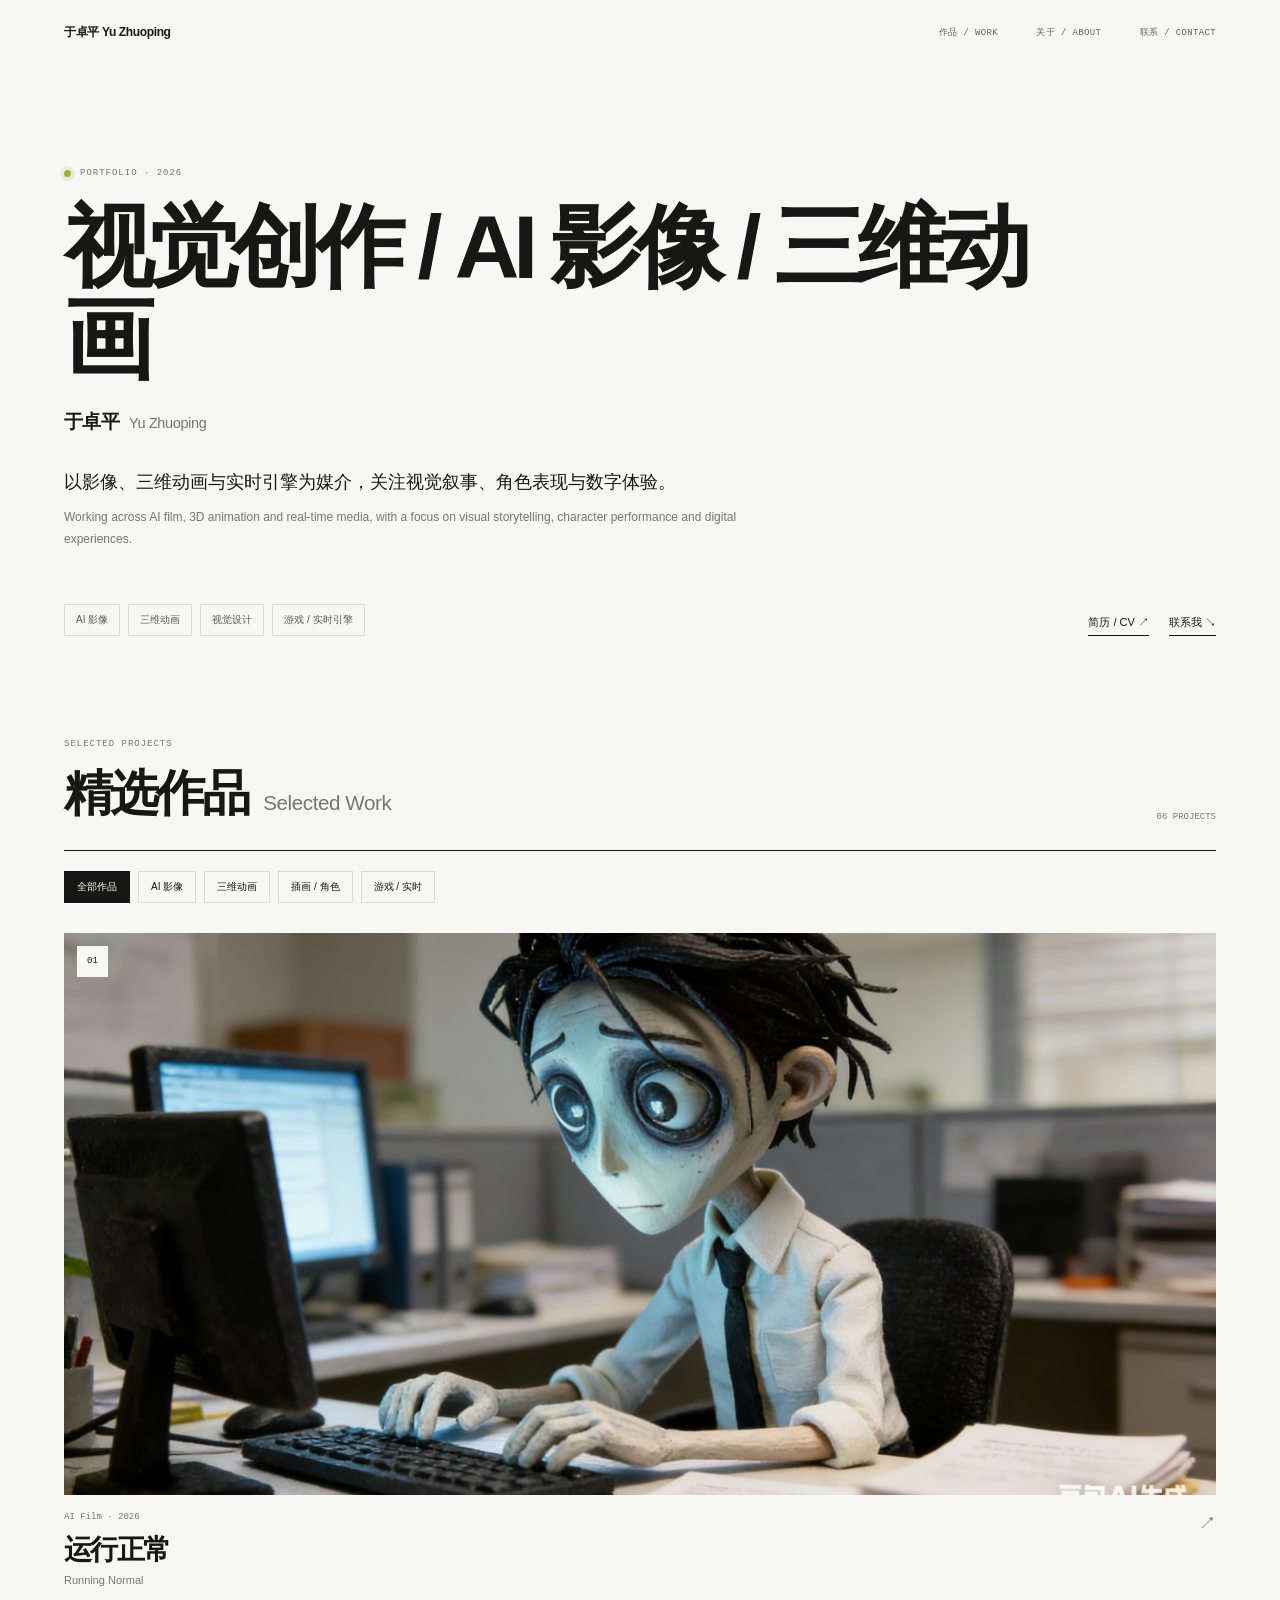
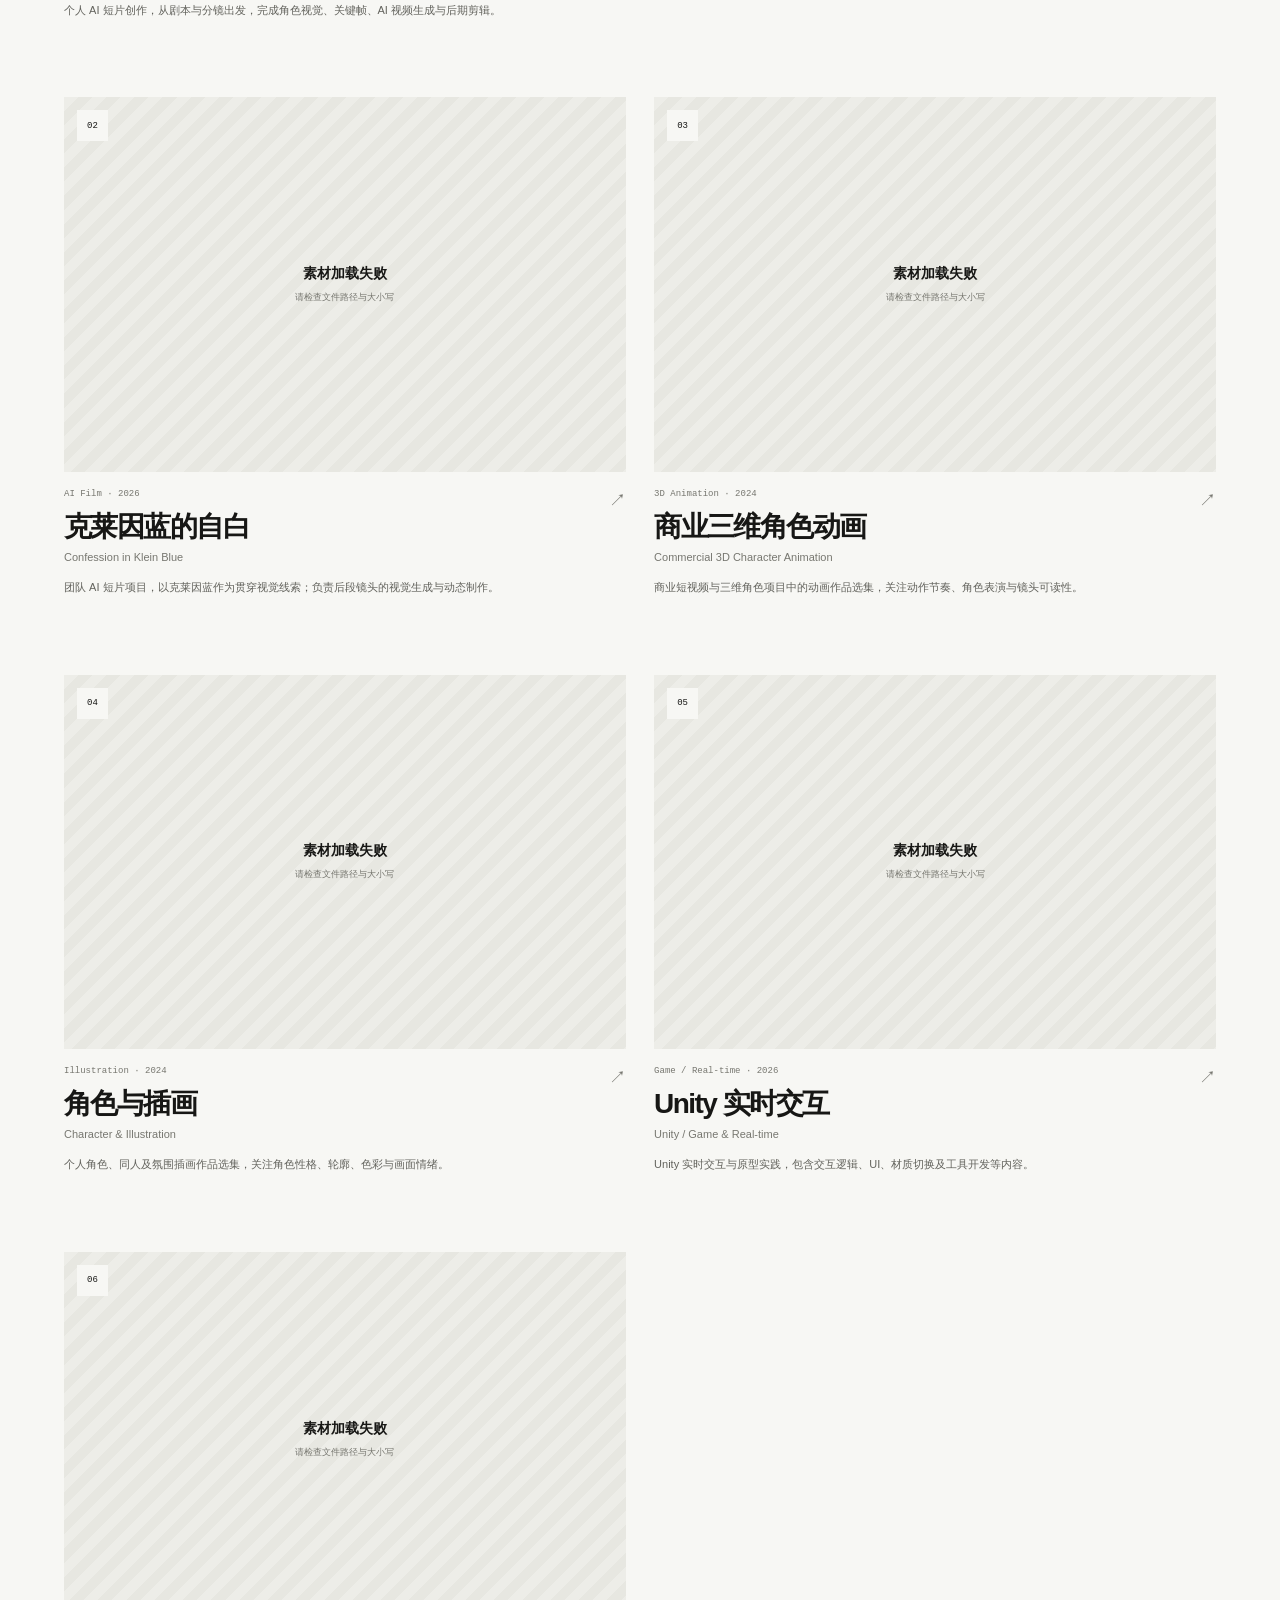
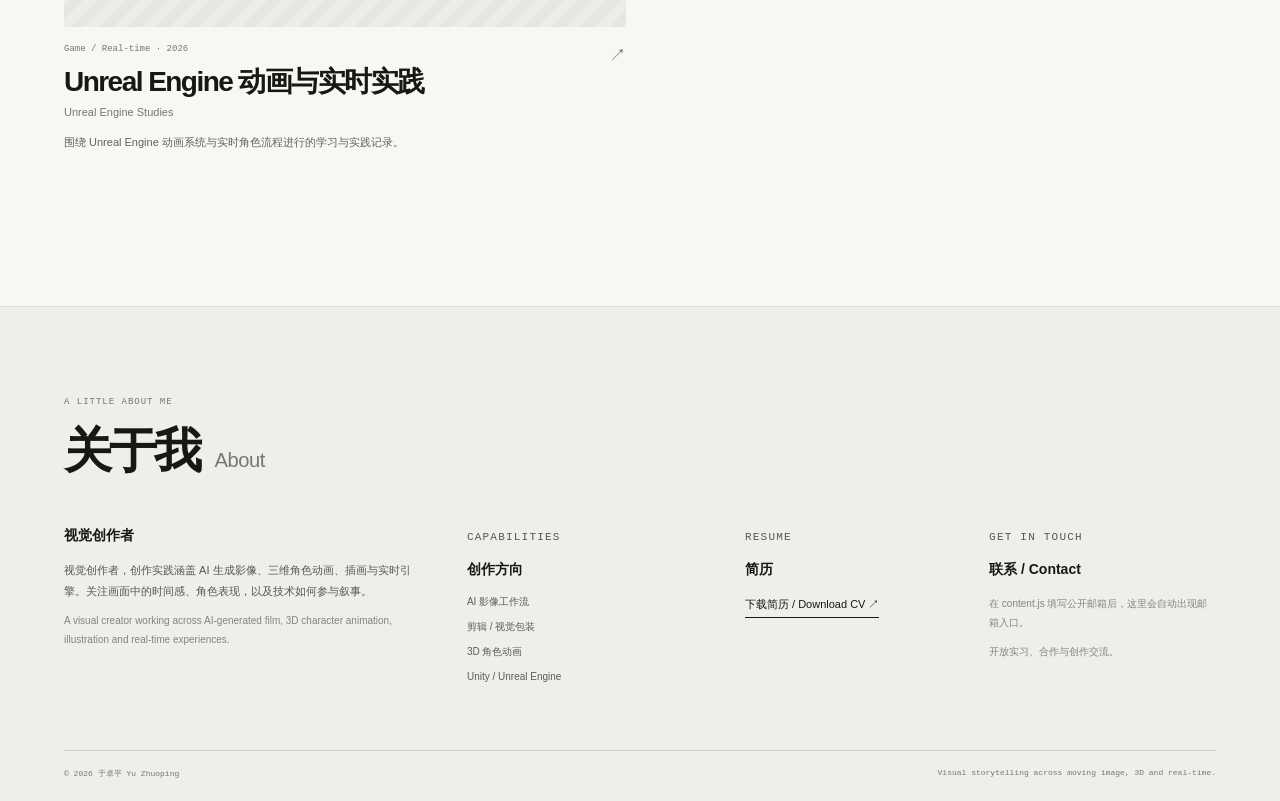
==== commit 8ed0743c: "修改主页排版" ====
--- a/index.html
+++ b/index.html
@@ -24,8 +24,8 @@
   <main>
     <section class="hero" aria-labelledby="hero-title">
       <p class="hero__eyebrow"><span class="status-dot"></span><span data-hero-eyebrow>PORTFOLIO · 2026</span></p>
-      <h1 class="hero__name" id="hero-title"><span data-name-zh>于卓平</span><span class="hero__name-en" data-name-en>Yu Zhuoping</span></h1>
-      <p class="hero__role" data-role>视觉创作 / AI 影像 / 三维动画</p>
+      <h1 class="hero__role" id="hero-title" data-role>视觉创作 / AI 影像 / 三维动画</h1>
+      <p class="hero__signature"><span data-name-zh>于卓平</span><span class="hero__signature-en" data-name-en>Yu Zhuoping</span></p>
       <div class="hero__intro-wrap">
         <p class="hero__intro" data-intro-zh></p>
         <p class="hero__intro-en" data-intro-en></p>
--- a/style.css
+++ b/style.css
@@ -27,13 +27,13 @@
 .topbar__nav { display: flex; gap: clamp(14px, 3vw, 40px); }
 .topbar__nav a { color: #62625c; font: 9px var(--mono); letter-spacing: .04em; }
 .topbar__nav a:hover { color: var(--ink); }
-.hero { max-width: var(--max); margin: auto; padding: clamp(74px, 11vw, 155px) var(--gutter) clamp(82px, 10vw, 140px); }
+.hero { max-width: var(--max); margin: auto; padding: clamp(70px, 8vw, 118px) var(--gutter) clamp(72px, 8vw, 112px); }
 .hero__eyebrow, .eyebrow { margin: 0 0 24px; color: var(--muted); font: 9px var(--mono); letter-spacing: .11em; text-transform: uppercase; }
 .hero__eyebrow { display: flex; align-items: center; gap: 9px; }
 .status-dot { width: 7px; height: 7px; border-radius: 50%; background: #94b52f; box-shadow: 0 0 0 4px #e7edda; }
-.hero__name { margin: 0; font-size: clamp(54px, 9.3vw, 136px); font-weight: 650; line-height: .95; letter-spacing: -.075em; }
-.hero__name-en { display: block; margin-top: 16px; color: #777770; font-size: clamp(19px, 2.5vw, 34px); font-weight: 450; letter-spacing: -.05em; }
-.hero__role { margin: 40px 0 18px; font-size: clamp(20px, 2.3vw, 30px); font-weight: 600; letter-spacing: -.045em; }
+.hero__role { max-width: 1040px; margin: 0; font-size: clamp(42px, 7vw, 102px); font-weight: 650; line-height: 1.02; letter-spacing: -.07em; }
+.hero__signature { margin: 24px 0 30px; display: flex; align-items: baseline; gap: 10px; font-size: clamp(15px, 1.45vw, 20px); font-weight: 600; letter-spacing: -.035em; }
+.hero__signature-en { color: var(--muted); font-size: .78em; font-weight: 450; letter-spacing: -.025em; }
 .hero__intro-wrap { max-width: 760px; }
 .hero__intro { margin: 0; font-size: clamp(15px, 1.4vw, 18px); line-height: 1.9; }
 .hero__intro-en { margin: 8px 0 0; max-width: 680px; color: var(--muted); font-size: 12px; line-height: 1.8; }
@@ -143,7 +143,8 @@
   .topbar__nav { gap: 12px; }
   .topbar__nav a { font-size: 8px; }
   .hero { padding-top: 78px; }
-  .hero__role { margin-top: 30px; }
+  .hero__role { font-size: clamp(38px, 12vw, 62px); }
+  .hero__signature { margin-top: 20px; }
   .section__title { flex-direction: column; align-items: flex-start; gap: 3px; }
   .work-grid { grid-template-columns: minmax(0,1fr); row-gap: 44px; }
   .project-card--featured { grid-column: auto; }
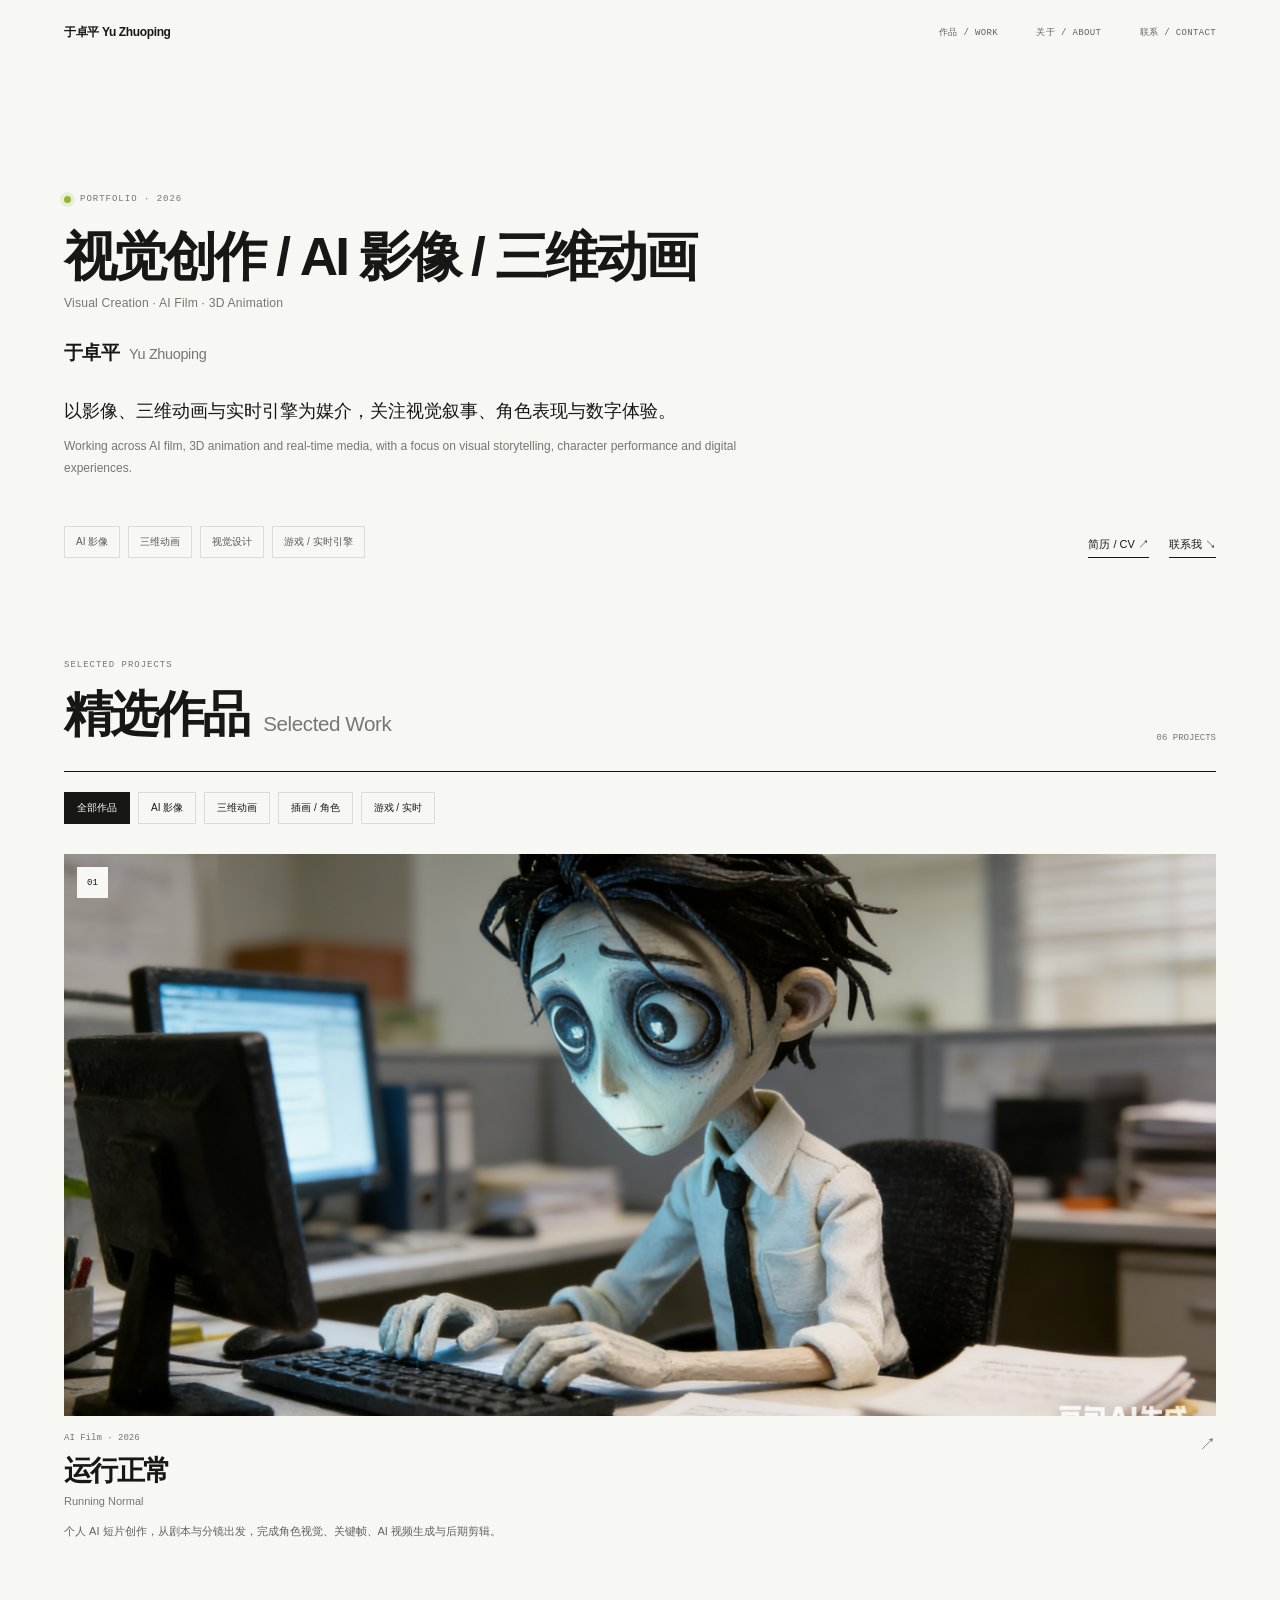
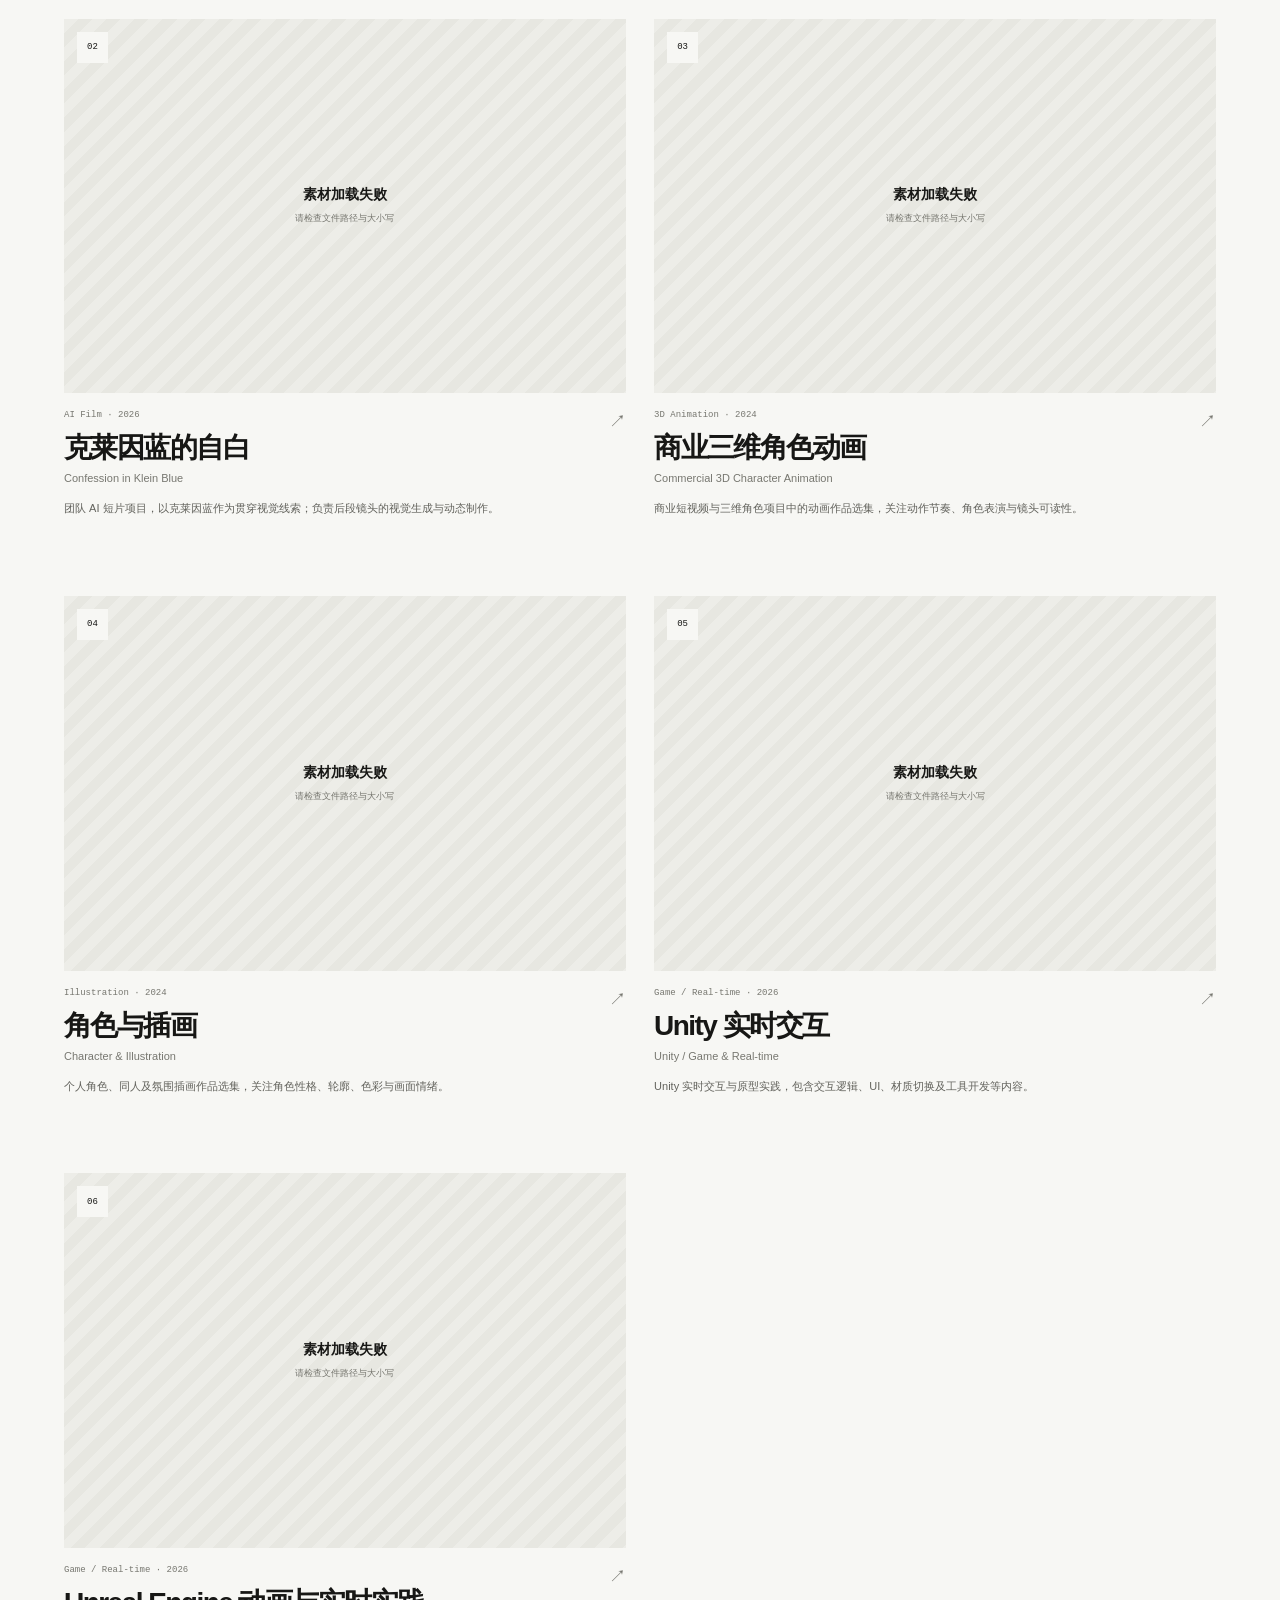
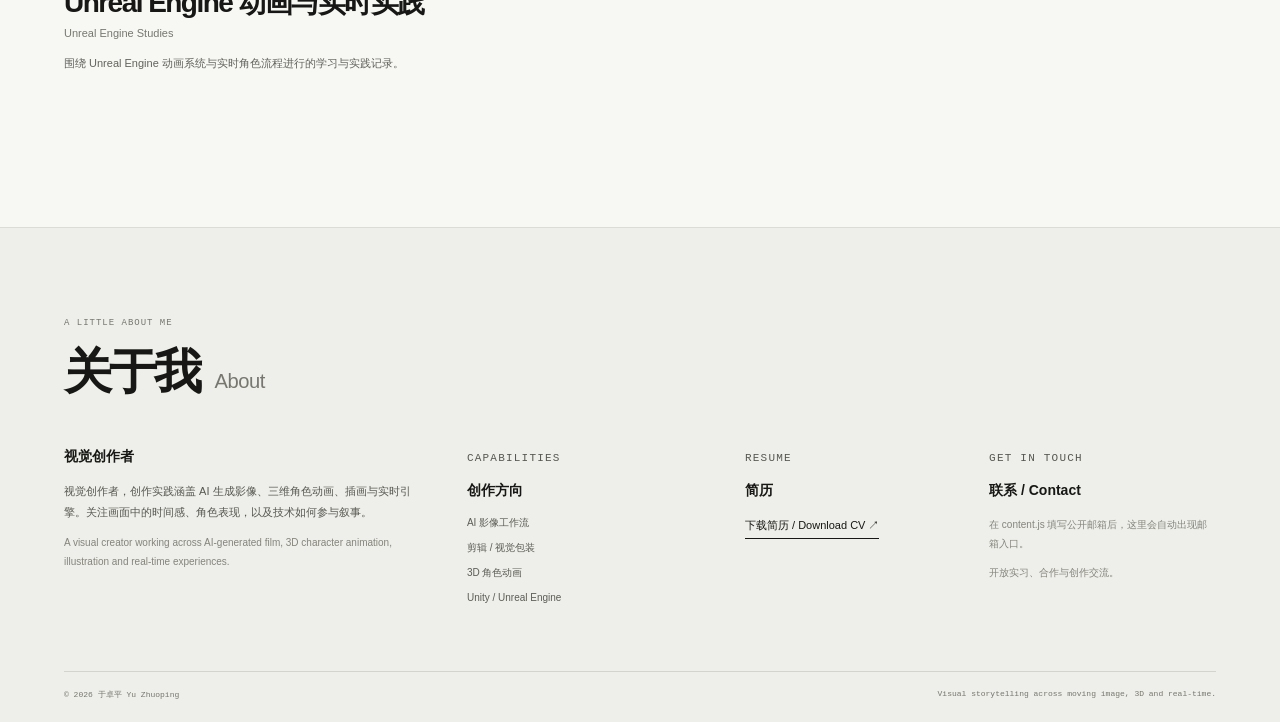
==== commit 760bd2c4: "修改主页 修改主页" ====
--- a/index.html
+++ b/index.html
@@ -25,6 +25,7 @@
     <section class="hero" aria-labelledby="hero-title">
       <p class="hero__eyebrow"><span class="status-dot"></span><span data-hero-eyebrow>PORTFOLIO · 2026</span></p>
       <h1 class="hero__role" id="hero-title" data-role>视觉创作 / AI 影像 / 三维动画</h1>
+      <p class="hero__role-en">Visual Creation · AI Film · 3D Animation</p>
       <p class="hero__signature"><span data-name-zh>于卓平</span><span class="hero__signature-en" data-name-en>Yu Zhuoping</span></p>
       <div class="hero__intro-wrap">
         <p class="hero__intro" data-intro-zh></p>
--- a/style.css
+++ b/style.css
@@ -27,17 +27,18 @@
 .topbar__nav { display: flex; gap: clamp(14px, 3vw, 40px); }
 .topbar__nav a { color: #62625c; font: 9px var(--mono); letter-spacing: .04em; }
 .topbar__nav a:hover { color: var(--ink); }
-.hero { max-width: var(--max); margin: auto; padding: clamp(70px, 8vw, 118px) var(--gutter) clamp(72px, 8vw, 112px); }
+.hero { max-width: var(--max); margin: auto; padding: clamp(92px, 10vw, 150px) var(--gutter) clamp(72px, 8vw, 108px); }
 .hero__eyebrow, .eyebrow { margin: 0 0 24px; color: var(--muted); font: 9px var(--mono); letter-spacing: .11em; text-transform: uppercase; }
 .hero__eyebrow { display: flex; align-items: center; gap: 9px; }
 .status-dot { width: 7px; height: 7px; border-radius: 50%; background: #94b52f; box-shadow: 0 0 0 4px #e7edda; }
-.hero__role { max-width: 1040px; margin: 0; font-size: clamp(42px, 7vw, 102px); font-weight: 650; line-height: 1.02; letter-spacing: -.07em; }
-.hero__signature { margin: 24px 0 30px; display: flex; align-items: baseline; gap: 10px; font-size: clamp(15px, 1.45vw, 20px); font-weight: 600; letter-spacing: -.035em; }
+.hero__role { max-width: 1180px; margin: 0; font-size: clamp(32px, 4.15vw, 62px); font-weight: 650; line-height: 1.08; letter-spacing: -.055em; white-space: nowrap; }
+.hero__role-en { margin: 11px 0 0; color: var(--muted); font-size: clamp(11px, .95vw, 14px); font-weight: 450; letter-spacing: .015em; }
+.hero__signature { margin: 30px 0 28px; display: flex; align-items: baseline; gap: 10px; font-size: clamp(15px, 1.45vw, 20px); font-weight: 600; letter-spacing: -.035em; }
 .hero__signature-en { color: var(--muted); font-size: .78em; font-weight: 450; letter-spacing: -.025em; }
 .hero__intro-wrap { max-width: 760px; }
 .hero__intro { margin: 0; font-size: clamp(15px, 1.4vw, 18px); line-height: 1.9; }
 .hero__intro-en { margin: 8px 0 0; max-width: 680px; color: var(--muted); font-size: 12px; line-height: 1.8; }
-.hero__bottom { margin-top: 54px; display: flex; align-items: flex-end; justify-content: space-between; gap: 28px; }
+.hero__bottom { margin-top: 46px; display: flex; align-items: flex-end; justify-content: space-between; gap: 28px; }
 .hero__fields { display: flex; flex-wrap: wrap; gap: 8px; }
 .hero__fields span { padding: 8px 11px; border: 1px solid var(--line); font-size: 10px; color: #5b5b55; }
 .hero__actions { display: flex; gap: 20px; flex-wrap: wrap; justify-content: flex-end; }
@@ -143,7 +144,8 @@
   .topbar__nav { gap: 12px; }
   .topbar__nav a { font-size: 8px; }
   .hero { padding-top: 78px; }
-  .hero__role { font-size: clamp(38px, 12vw, 62px); }
+  .hero__role { font-size: clamp(31px, 9.5vw, 48px); white-space: normal; }
+  .hero__role-en { font-size: 11px; line-height: 1.5; }
   .hero__signature { margin-top: 20px; }
   .section__title { flex-direction: column; align-items: flex-start; gap: 3px; }
   .work-grid { grid-template-columns: minmax(0,1fr); row-gap: 44px; }
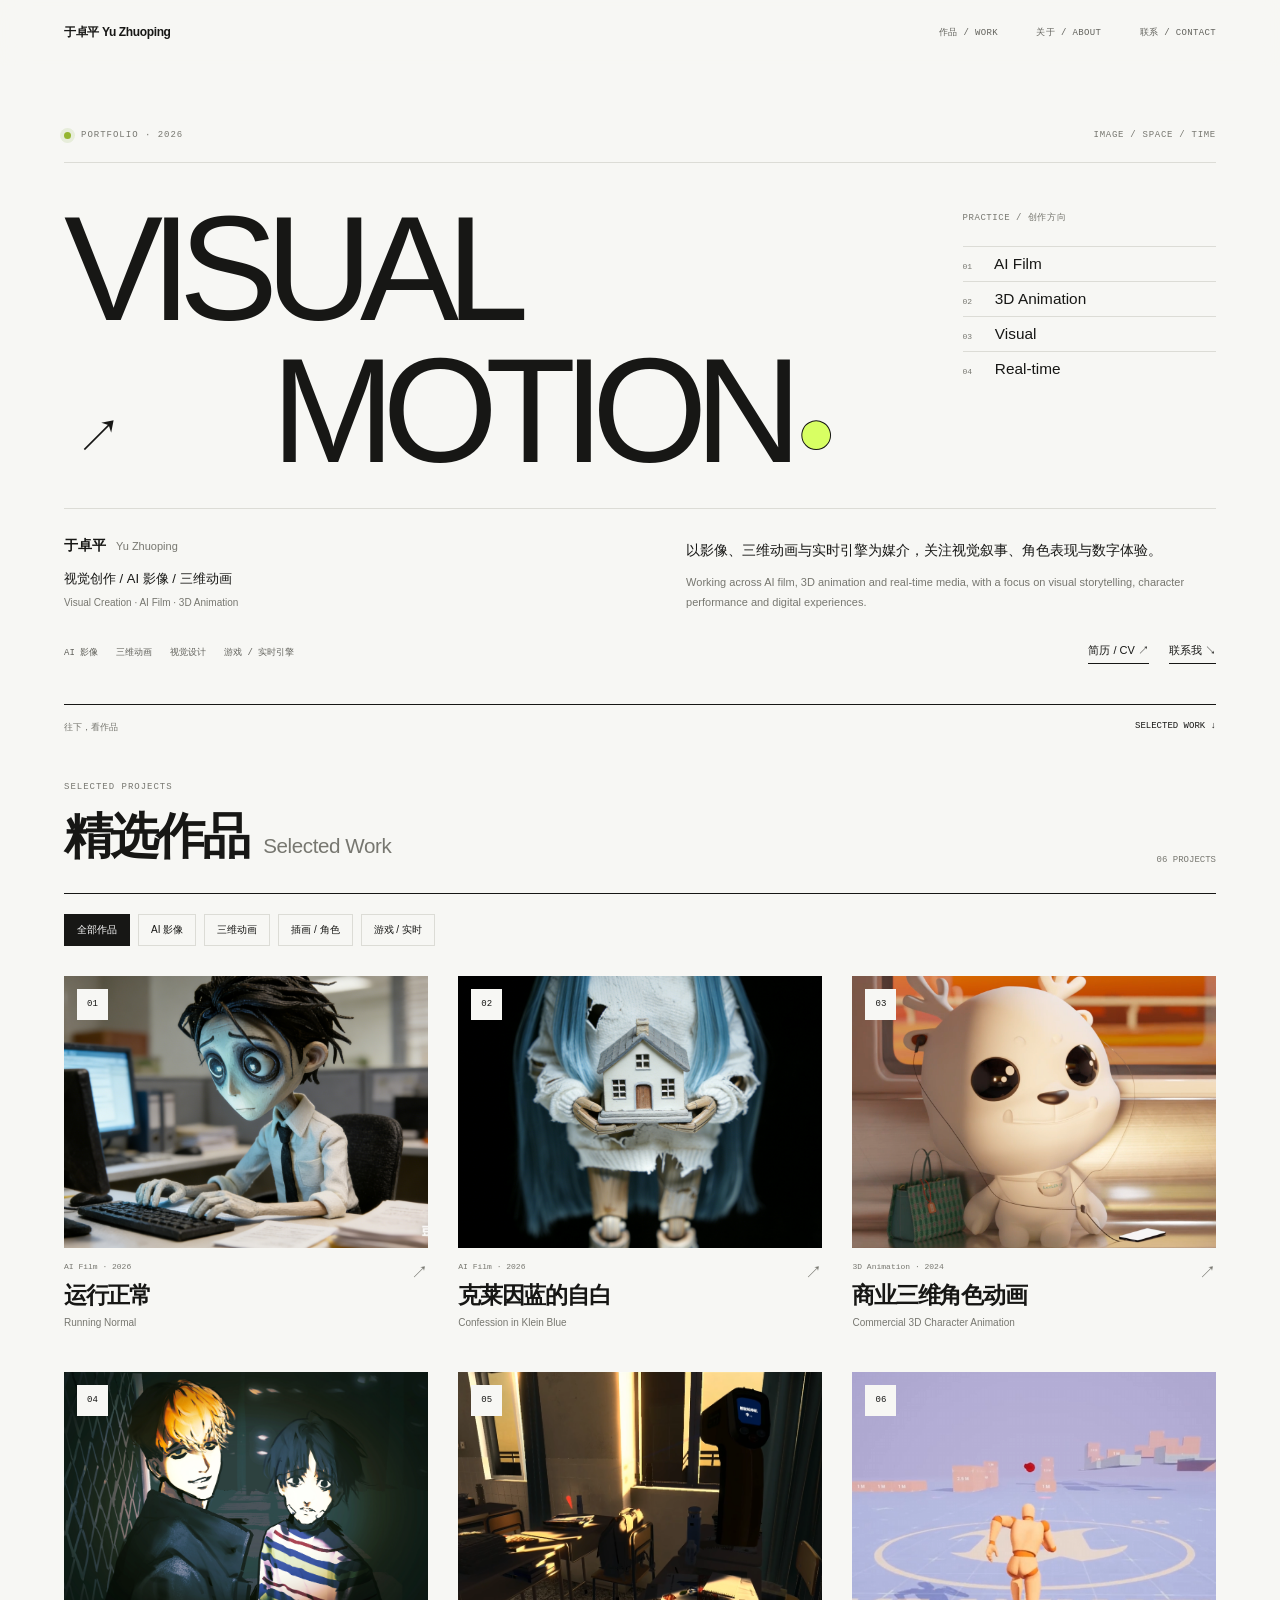
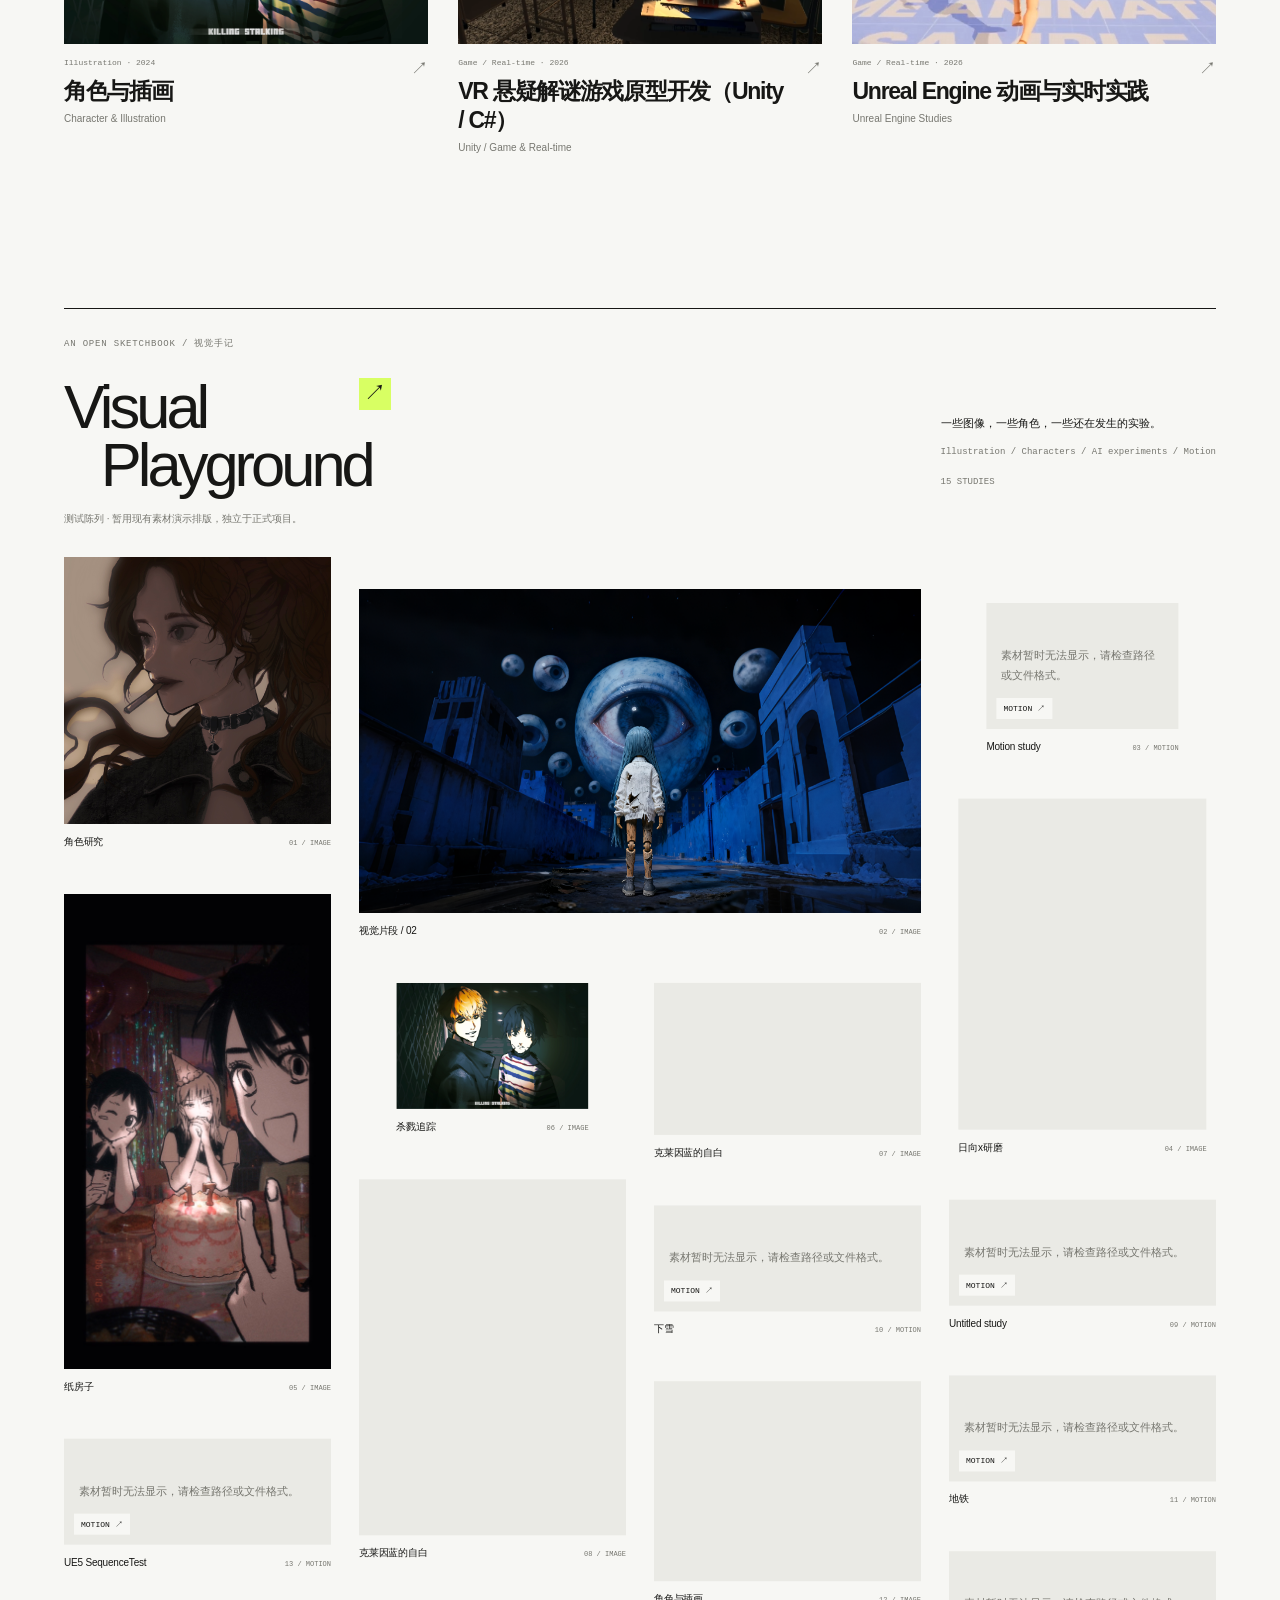
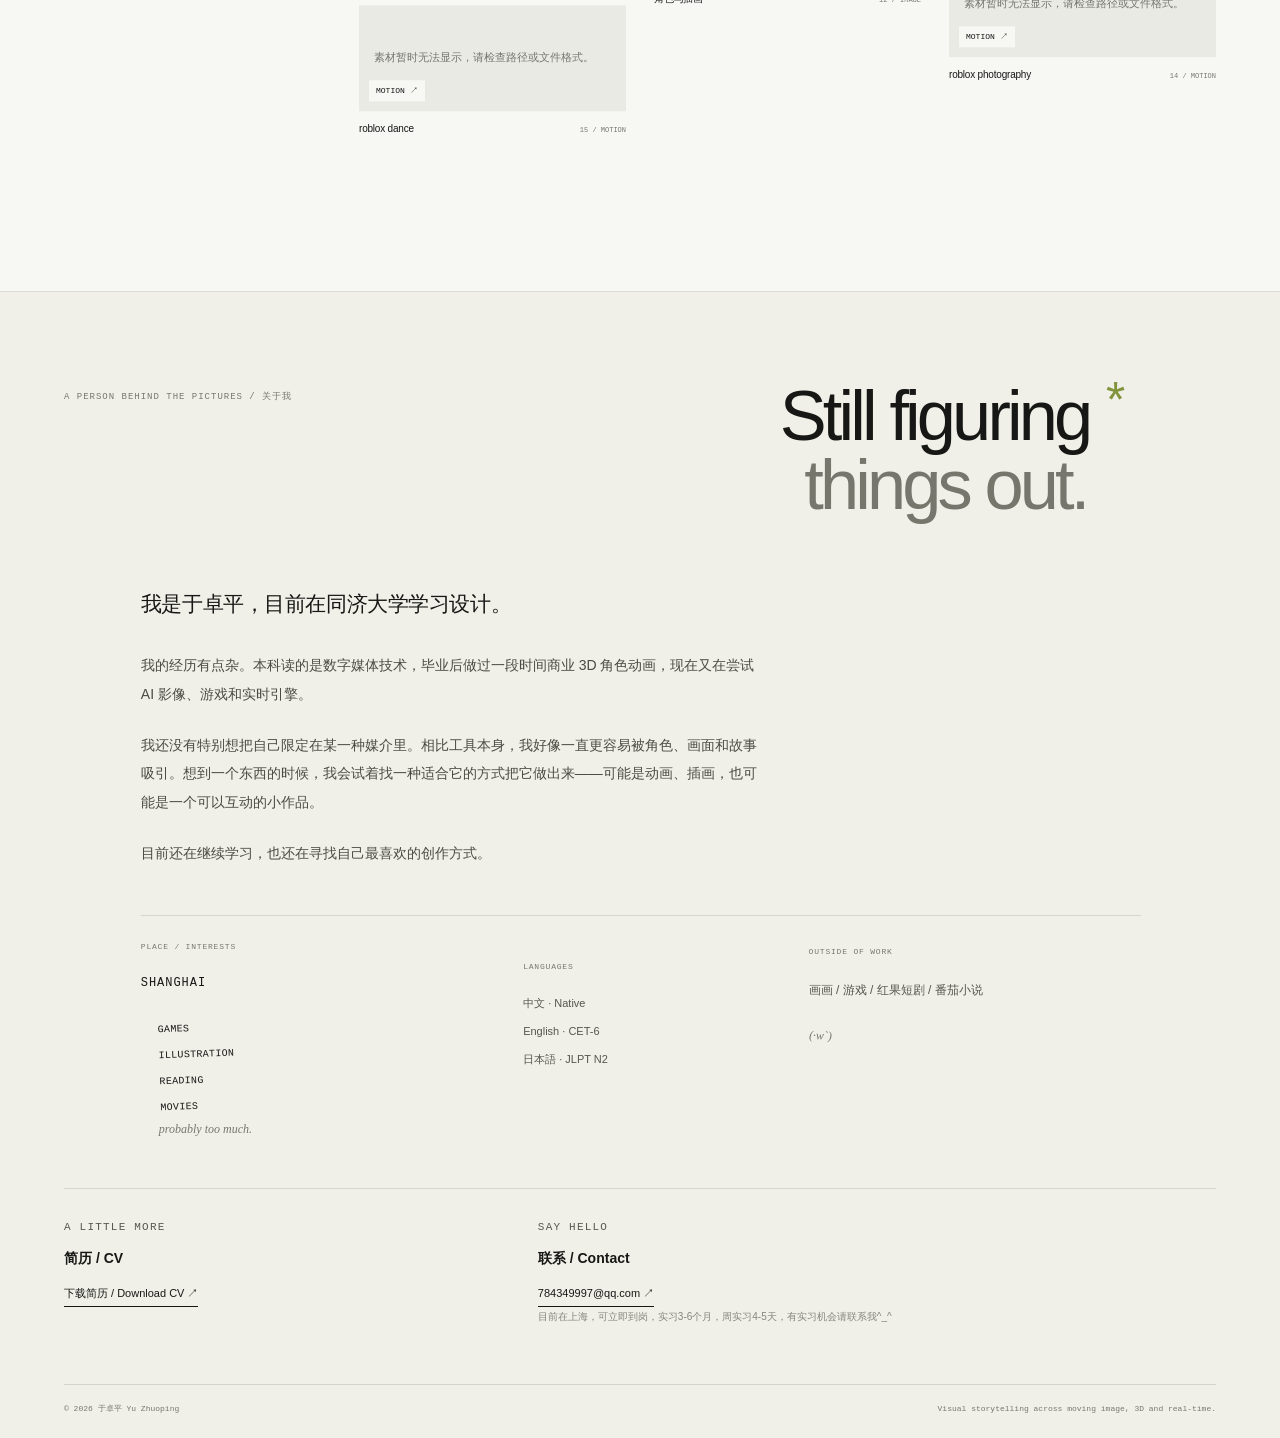
==== commit bc23fec5: "10.20大修改 manager全面包含 排版瀑布流" ====
--- a/index.html
+++ b/index.html
@@ -8,6 +8,9 @@
   <meta name="description" content="于卓平 Yu Zhuoping 的个人作品集，涵盖 AI 影像、三维动画、视觉设计与游戏实时创作。">
   <title>于卓平 Yu Zhuoping — Visual Creator</title>
   <link rel="stylesheet" href="style.css">
+  <link rel="stylesheet" href="playground.css">
+  <link rel="stylesheet" href="portfolio-sections.css">
+  <link rel="stylesheet" href="project-cover.css">
 </head>
 <body id="top">
   <a class="skip-link" href="#work">跳到作品</a>
@@ -22,22 +25,32 @@
   </header>
 
   <main>
-    <section class="hero" aria-labelledby="hero-title">
-      <p class="hero__eyebrow"><span class="status-dot"></span><span data-hero-eyebrow>PORTFOLIO · 2026</span></p>
-      <h1 class="hero__role" id="hero-title" data-role>视觉创作 / AI 影像 / 三维动画</h1>
-      <p class="hero__role-en">Visual Creation · AI Film · 3D Animation</p>
-      <p class="hero__signature"><span data-name-zh>于卓平</span><span class="hero__signature-en" data-name-en>Yu Zhuoping</span></p>
-      <div class="hero__intro-wrap">
-        <p class="hero__intro" data-intro-zh></p>
-        <p class="hero__intro-en" data-intro-en></p>
+    <section class="hero" aria-labelledby="hero-title" data-hero-camera>
+      <div class="hero__masthead">
+        <p class="hero__eyebrow"><span class="status-dot"></span><span data-hero-eyebrow>PORTFOLIO · 2026</span></p>
+        <span class="hero__edition">IMAGE / SPACE / TIME</span>
+      </div>
+      <div class="hero__stage" data-hero-stage>
+        <h1 class="hero__composition" id="hero-title"><span class="hero__visual" data-hero-layer="5">VISUAL</span><span class="hero__motion" data-hero-layer="10">MOTION<span class="hero__period" aria-hidden="true">●</span></span></h1>
+        <div class="hero__index" data-hero-layer="-5">
+          <span class="hero__index-label">PRACTICE / 创作方向</span>
+          <p><span>01</span> AI Film</p><p><span>02</span> 3D Animation</p><p><span>03</span> Visual</p><p><span>04</span> Real-time</p>
+        </div>
+        <span class="hero__axis" aria-hidden="true" data-hero-layer="14">↗</span>
+      </div>
+      <div class="hero__notes">
+        <div class="hero__byline">
+          <p class="hero__signature"><span data-name-zh>于卓平</span><span class="hero__signature-en" data-name-en>Yu Zhuoping</span></p>
+          <p class="hero__role" data-role>视觉创作 / AI 影像 / 三维动画</p>
+          <p class="hero__role-en">Visual Creation · AI Film · 3D Animation</p>
+        </div>
+        <div class="hero__intro-wrap"><p class="hero__intro" data-intro-zh></p><p class="hero__intro-en" data-intro-en></p></div>
       </div>
       <div class="hero__bottom">
         <div class="hero__fields" data-fields></div>
-        <div class="hero__actions">
-          <a class="text-link" data-resume-link href="resume.pdf" target="_blank" rel="noopener">简历 / CV ↗</a>
-          <a class="text-link" href="#contact">联系我 ↘</a>
-        </div>
+        <div class="hero__actions"><a class="text-link" data-resume-link href="resume.pdf" target="_blank" rel="noopener">简历 / CV ↗</a><a class="text-link" href="#contact">联系我 ↘</a></div>
       </div>
+      <a class="hero__work-link" href="#work"><span>往下，看作品</span><span>SELECTED WORK ↓</span></a>
     </section>
 
     <section class="section" id="work">
@@ -52,23 +65,48 @@
       <div class="work-grid" data-work-grid></div>
       <p class="empty-state" data-empty-state hidden>这个分类暂时还没有公开作品。</p>
     </section>
+
+    <section class="pg-section" id="playground" aria-labelledby="pg-heading" hidden>
+      <header class="pg-head">
+        <div><p class="pg-eyebrow">AN OPEN SKETCHBOOK / 视觉手记</p><h2 id="pg-heading">Visual<br><span>Playground</span><sup>↗</sup></h2></div>
+        <div class="pg-intro"><p>一些图像，一些角色，一些还在发生的实验。</p><p>Illustration / Characters / AI experiments / Motion</p><span data-pg-count></span></div>
+      </header>
+      <p class="pg-demo-note" data-pg-demo hidden>测试陈列 · 暂用现有素材演示排版，独立于正式项目。</p>
+      <div class="pg-grid" data-pg-grid></div>
+      <noscript>请启用 JavaScript 查看 Visual Playground。</noscript>
+    </section>
   </main>
 
-  <footer class="footer" id="about">
-    <div class="footer__heading">
-      <p class="eyebrow">A LITTLE ABOUT ME</p>
-      <h2>关于我<span>About</span></h2>
-    </div>
-    <div class="footer__grid" data-footer-grid></div>
-    <div class="footer__bottom">
-      <span>© <span data-year></span> <span data-site-name>于卓平 Yu Zhuoping</span></span>
-      <span>Visual storytelling across moving image, 3D and real-time.</span>
+  <footer class="footer about-personal" id="about" aria-labelledby="about-title">
+    <div class="about-personal__inner">
+      <header class="about-personal__heading"><p class="eyebrow" data-about-eyebrow></p><h2 id="about-title" data-about-headline></h2></header>
+      <div class="about-personal__body">
+        <div class="about-copy" data-about-paragraphs></div>
+        <div class="about-cluster" aria-label="个人笔记">
+          <section class="about-cluster__place"><h3>PLACE / INTERESTS</h3><p class="about-place" data-about-place></p><div class="about-interests" data-about-interests></div><p class="about-coffee" data-about-coffee></p></section>
+          <section class="about-cluster__languages"><h3>LANGUAGES</h3><div data-about-languages></div></section>
+          <section class="about-cluster__outside"><h3>OUTSIDE OF WORK</h3><p data-about-outside></p><p class="about-cats" data-about-cats></p></section>
+        </div>
+      </div>
+      <div class="footer__grid about-resources" data-footer-grid></div>
+      <div class="footer__bottom"><span>© <span data-year></span> <span data-site-name>于卓平 Yu Zhuoping</span></span><span>Visual storytelling across moving image, 3D and real-time.</span></div>
     </div>
   </footer>
 
   <div data-detail-host></div>
 
   <script src="content.js"></script>
+  <script src="about-content.js"></script>
+  <script src="project-cover.js"></script>
+  <script src="home-content.js"></script>
+  <script src="site-content.js"></script>
   <script src="script.js"></script>
+  <dialog class="pg-dialog" aria-labelledby="pg-detail-title" data-pg-dialog>
+    <div class="pg-dialog__bar"><h2 id="pg-detail-title"></h2><button type="button" data-pg-close aria-label="关闭作品详情">关闭 / ESC ×</button></div>
+    <div class="pg-dialog__media" data-pg-detail-media></div>
+    <p class="pg-dialog__caption" data-pg-caption></p>
+  </dialog>
+  <script src="playground-data.js"></script>
+  <script src="playground.js"></script>
 </body>
 </html>
--- a/style.css
+++ b/style.css
@@ -27,21 +27,40 @@
 .topbar__nav { display: flex; gap: clamp(14px, 3vw, 40px); }
 .topbar__nav a { color: #62625c; font: 9px var(--mono); letter-spacing: .04em; }
 .topbar__nav a:hover { color: var(--ink); }
-.hero { max-width: var(--max); margin: auto; padding: clamp(92px, 10vw, 150px) var(--gutter) clamp(72px, 8vw, 108px); }
+/* Editorial hero: typography is the artwork; content hooks remain intact. */
+.hero { max-width: var(--max); margin: auto; padding: clamp(36px,5vw,70px) var(--gutter) 32px; perspective: 1400px; }
 .hero__eyebrow, .eyebrow { margin: 0 0 24px; color: var(--muted); font: 9px var(--mono); letter-spacing: .11em; text-transform: uppercase; }
-.hero__eyebrow { display: flex; align-items: center; gap: 9px; }
-.status-dot { width: 7px; height: 7px; border-radius: 50%; background: #94b52f; box-shadow: 0 0 0 4px #e7edda; }
-.hero__role { max-width: 1180px; margin: 0; font-size: clamp(32px, 4.15vw, 62px); font-weight: 650; line-height: 1.08; letter-spacing: -.055em; white-space: nowrap; }
-.hero__role-en { margin: 11px 0 0; color: var(--muted); font-size: clamp(11px, .95vw, 14px); font-weight: 450; letter-spacing: .015em; }
-.hero__signature { margin: 30px 0 28px; display: flex; align-items: baseline; gap: 10px; font-size: clamp(15px, 1.45vw, 20px); font-weight: 600; letter-spacing: -.035em; }
-.hero__signature-en { color: var(--muted); font-size: .78em; font-weight: 450; letter-spacing: -.025em; }
-.hero__intro-wrap { max-width: 760px; }
-.hero__intro { margin: 0; font-size: clamp(15px, 1.4vw, 18px); line-height: 1.9; }
-.hero__intro-en { margin: 8px 0 0; max-width: 680px; color: var(--muted); font-size: 12px; line-height: 1.8; }
-.hero__bottom { margin-top: 46px; display: flex; align-items: flex-end; justify-content: space-between; gap: 28px; }
-.hero__fields { display: flex; flex-wrap: wrap; gap: 8px; }
-.hero__fields span { padding: 8px 11px; border: 1px solid var(--line); font-size: 10px; color: #5b5b55; }
-.hero__actions { display: flex; gap: 20px; flex-wrap: wrap; justify-content: flex-end; }
+.hero__masthead { display:flex; align-items:center; justify-content:space-between; gap:20px; padding-bottom:22px; border-bottom:1px solid var(--line); }
+.hero__eyebrow { display:flex; align-items:center; gap:10px; margin:0; }
+.status-dot { width:7px; height:7px; border-radius:50%; background:#94b52f; box-shadow:0 0 0 4px #e7edda; flex:none; }
+.hero__edition { font:9px var(--mono); color:var(--muted); letter-spacing:.08em; }
+.hero__stage { position:relative; padding:42px 0 34px; transform-style:preserve-3d; transform-origin:50% 50%; }
+.hero__composition { margin:0; font-family:Arial, var(--sans); font-size:clamp(76px,11.6vw,168px); font-weight:500; line-height:.86; letter-spacing:-.085em; }
+.hero__visual, .hero__motion { display:block; width:fit-content; }
+.hero__motion { margin:14px 0 0 18%; }
+.hero__period { display:inline-block; margin-left:.1em; color:var(--accent); font-size:.45em; vertical-align:.12em; -webkit-text-stroke:1px var(--ink); }
+.hero__index { position:absolute; top:48px; right:0; width:22%; }
+.hero__index-label { display:block; margin-bottom:22px; color:var(--muted); font:9px var(--mono); letter-spacing:.06em; }
+.hero__index p { margin:0; padding:8px 0; border-top:1px solid var(--line); font-size:clamp(11px,1.2vw,16px); }
+.hero__index p span { display:inline-block; width:28px; color:var(--muted); font:8px var(--mono); }
+.hero__axis { position:absolute; left:1%; bottom:40px; font-size:46px; font-weight:300; }
+.hero__notes { display:grid; grid-template-columns:1fr 1fr; gap:8%; padding-top:28px; border-top:1px solid var(--line); }
+.hero__signature { display:flex; flex-wrap:wrap; gap:10px; align-items:baseline; margin:0 0 12px; font-size:14px; font-weight:600; }
+.hero__signature-en { color:var(--muted); font-size:11px; font-weight:400; }
+.hero__role { margin:0; max-width:100%; font-size:13px; font-weight:400; line-height:1.8; letter-spacing:0; white-space:normal; }
+.hero__role-en { margin:4px 0 0; color:var(--muted); font-size:10px; line-height:1.6; }
+.hero__intro-wrap { max-width:560px; }
+.hero__intro { margin:0; font-size:14px; line-height:1.9; overflow-wrap:anywhere; }
+.hero__intro-en { margin:9px 0 0; color:var(--muted); font-size:11px; line-height:1.8; }
+.hero__bottom { display:flex; align-items:center; justify-content:space-between; gap:24px; margin-top:30px; }
+.hero__fields { display:flex; flex-wrap:wrap; gap:8px 18px; }
+.hero__fields span { color:#62625c; font:9px var(--mono); line-height:1.8; }
+.hero__actions { display:flex; flex-wrap:wrap; gap:20px; }
+.hero__work-link { display:flex; justify-content:space-between; gap:20px; margin-top:40px; padding:16px 0; border-top:1px solid var(--ink); font:9px var(--mono); }
+.hero__work-link span:first-child { color:var(--muted); }
+.hero__work-link:hover { color:#6b812e; }
+a:focus-visible, button:focus-visible { outline:2px solid #6e8b21; outline-offset:5px; }
+[hidden] { display:none !important; }
 .text-link { display: inline-flex; width: fit-content; padding-bottom: 5px; border-bottom: 1px solid currentColor; font-size: 11px; }
 .text-link:hover { opacity: .55; }
 .section { max-width: var(--max); margin: auto; padding: 0 var(--gutter) clamp(100px, 12vw, 170px); }
@@ -143,10 +162,10 @@
   .topbar__logo { font-size: 10px; }
   .topbar__nav { gap: 12px; }
   .topbar__nav a { font-size: 8px; }
-  .hero { padding-top: 78px; }
-  .hero__role { font-size: clamp(31px, 9.5vw, 48px); white-space: normal; }
+
+
   .hero__role-en { font-size: 11px; line-height: 1.5; }
-  .hero__signature { margin-top: 20px; }
+
   .section__title { flex-direction: column; align-items: flex-start; gap: 3px; }
   .work-grid { grid-template-columns: minmax(0,1fr); row-gap: 44px; }
   .project-card--featured { grid-column: auto; }
@@ -175,13 +194,13 @@
 .content-section > .detail-media, .content-section > .pdf-card { margin-top: 0; }
 .content-section--video .detail-media { width: 100%; }
 .content-section--video .detail-media video { width: 100%; max-height: 78vh; }
-.project-gallery { display: grid; gap: clamp(10px, 1.5vw, 20px); }
-.project-gallery--editorial { grid-template-columns: repeat(2, minmax(0, 1fr)); }
-.project-gallery--editorial .gallery-item:nth-child(5n + 1) { grid-column: 1 / -1; }
-.project-gallery--grid { grid-template-columns: repeat(3, minmax(0, 1fr)); gap: clamp(8px, 1vw, 14px); }
-.gallery-item { margin: 0; min-width: 0; background: var(--soft); }
-.gallery-item img { width: 100%; height: auto; object-fit: cover; }
-.gallery-item figcaption { padding: 8px 0 0; color: var(--muted); font-size: 10px; background: var(--bg); }
+/* Natural-ratio masonry, scoped exclusively to project detail galleries. */
+.project-detail .project-gallery { --gallery-gap:clamp(12px,1.5vw,20px);display:block;column-count:3;column-gap:var(--gallery-gap);column-fill:balance; }
+.project-detail .project-gallery > .gallery-item { display:inline-block;vertical-align:top;width:100%;margin:0 0 var(--gallery-gap);min-width:0;break-inside:avoid;-webkit-column-break-inside:avoid;background:var(--soft); }
+.project-detail .gallery-item img,.project-detail .gallery-item video { display:block;width:100%;height:auto;max-height:none;aspect-ratio:auto;object-fit:contain; }
+.project-detail .gallery-item figcaption { padding:8px 0 0;color:var(--muted);font-size:10px;line-height:1.6;background:var(--bg);overflow-wrap:anywhere; }
+@media (max-width:1000px) { .project-detail .project-gallery { column-count:2; } }
+@media (max-width:640px) { .project-detail .project-gallery { column-count:1; } }
 .section-note { margin: 10px 0 0; color: var(--muted); font-size: 10px; line-height: 1.7; }
 .content-section__text { max-width: 760px; font-size: 14px; line-height: 1.9; }
 .content-section__text p { margin: 0 0 10px; }
@@ -189,6 +208,28 @@
 .section-files { display: grid; gap: 10px; }
 @media (max-width: 640px) {
   .content-section__head { grid-template-columns: 38px 1fr; }
-  .project-gallery--editorial, .project-gallery--grid { grid-template-columns: 1fr; }
-  .project-gallery--editorial .gallery-item:nth-child(5n + 1) { grid-column: auto; }
-}
+}
+
+@media (max-width:900px) {
+  .hero__composition { font-size:clamp(76px,12vw,116px); }
+  .hero__index { width:24%; }
+  .hero__index-label { font-size:8px; }
+}
+@media (max-width:640px) {
+  .hero { padding-top:30px; }
+  .hero__edition { font-size:7px; }
+  .hero__stage { padding:36px 0 26px; }
+  .hero__composition { font-size:clamp(58px,15vw,96px); }
+  .hero__motion { margin-left:9%; margin-top:12px; }
+  .hero__index { position:static; width:auto; margin:32px 0 0 23%; }
+  .hero__index-label { margin-bottom:12px; }
+  .hero__index p { font-size:12px; padding:7px 0; }
+  .hero__axis { left:0; bottom:72px; font-size:32px; }
+  .hero__notes { grid-template-columns:1fr; gap:22px; padding-top:22px; }
+  .hero__role-en { font-size:10px; }
+  .hero__bottom { margin-top:24px; gap:20px; }
+  .hero__work-link { margin-top:28px; }
+}
+@media (prefers-reduced-motion:reduce), (hover:none), (pointer:coarse), (max-width:900px) {
+  .hero__stage, [data-hero-layer] { transform:none !important; }
+}
--- a/playground.css
+++ b/playground.css
@@ -0,0 +1,35 @@
+/* Isolated styles: the approved Hero and project styles remain unchanged. */
+.pg-section{max-width:var(--max,1480px);margin:0 auto;padding:0 var(--gutter,5vw) clamp(90px,12vw,170px)}
+.pg-section[hidden],.pg-section [hidden]{display:none!important}
+.pg-head{display:flex;align-items:flex-end;justify-content:space-between;gap:36px;padding-top:28px;border-top:1px solid var(--ink,#171715);margin-bottom:50px}
+.pg-eyebrow{margin:0 0 28px;color:var(--muted,#777770);font:9px var(--mono,monospace);letter-spacing:.09em}
+.pg-head h2{position:relative;margin:0;font-size:clamp(42px,6vw,86px);font-weight:450;line-height:.94;letter-spacing:-.065em}.pg-head h2 span{padding-left:.6em}.pg-head sup{position:absolute;top:0;right:-.9em;font-size:.35em;line-height:1;background:var(--accent,#d8ff63);padding:5px;letter-spacing:0}
+.pg-intro{max-width:340px;padding-bottom:4px}.pg-intro p{margin:0 0 10px;font-size:12px;line-height:1.9}.pg-intro p+p,.pg-intro>span{color:var(--muted,#777770);font:9px/1.8 var(--mono,monospace)}
+.pg-demo-note{margin:-20px 0 38px;color:var(--muted,#777770);font-size:10px;line-height:1.7}
+.pg-grid{position:relative;display:grid;grid-template-columns:repeat(3,minmax(0,1fr));gap:52px 38px;align-items:start}
+.pg-card{min-width:0;margin:0}.pg-card--wide{grid-column:span 2}.pg-grid--masonry{display:block}.pg-grid--masonry .pg-card{position:absolute;top:0;left:0}
+.pg-open{position:relative;display:block;width:100%;padding:0;border:0;background:transparent;text-align:left;cursor:pointer;color:inherit}
+.pg-media{position:relative;display:block;overflow:hidden;background:var(--soft,#eaeae5)}
+.pg-media img,.pg-media video{display:block;width:100%;height:auto;object-fit:contain;transition:transform .5s cubic-bezier(.2,.7,.2,1)}
+.pg-card__meta{display:flex;align-items:baseline;justify-content:space-between;gap:12px;margin-top:13px}.pg-card__meta h3{margin:0;font-size:11px;font-weight:450;line-height:1.6;letter-spacing:-.02em}.pg-card__meta span{color:var(--muted,#777770);font:8px var(--mono,monospace);white-space:nowrap}
+.pg-open__hint{position:absolute;right:10px;bottom:10px;display:grid;place-items:center;width:29px;height:29px;background:var(--accent,#d8ff63);font-size:15px;opacity:0;transition:opacity .2s}
+.pg-video-note{position:absolute;bottom:10px;left:10px;background:var(--bg,#f7f7f4);padding:5px 7px;font:8px var(--mono,monospace)}
+.pg-open:focus-visible{outline:2px solid #78942e;outline-offset:6px}.pg-open:focus-visible .pg-open__hint{opacity:1}
+.pg-media-error{padding:32px 15px;font-size:11px;line-height:1.8;color:var(--muted,#777770)}
+body.pg-view-open{overflow:hidden}.pg-dialog{width:min(1100px,94vw);max-width:94vw;max-height:92dvh;padding:0;border:1px solid var(--line,#dcdcd6);background:var(--bg,#f7f7f4);color:var(--ink,#171715)}.pg-dialog::backdrop{background:rgba(20,20,18,.68)}
+.pg-dialog__bar{display:flex;justify-content:space-between;align-items:center;gap:18px;padding:18px 22px;border-bottom:1px solid var(--line,#dcdcd6)}.pg-dialog__bar h2{margin:0;font-size:14px;font-weight:500}.pg-dialog__bar button{flex:none;min-height:36px;padding:8px;border:1px solid var(--line,#dcdcd6);background:transparent;font-size:10px;cursor:pointer}
+.pg-dialog__media{padding:20px;display:flex;justify-content:center;align-items:center;min-height:80px}.pg-dialog__media img,.pg-dialog__media video{display:block;width:auto;max-width:100%;max-height:68dvh;object-fit:contain}.pg-dialog__caption{margin:0;padding:0 22px 22px;font-size:12px;line-height:1.8;color:var(--muted,#777770)}
+@media(hover:hover) and (pointer:fine) and (prefers-reduced-motion:no-preference){.pg-open:hover .pg-media img,.pg-open:hover .pg-media video{transform:scale(1.012)}.pg-open:hover .pg-open__hint{opacity:1}}
+@media(max-width:1100px){.pg-grid{grid-template-columns:repeat(2,minmax(0,1fr))}}
+@media(max-width:600px){.pg-head{display:block;margin-bottom:38px}.pg-intro{margin:28px 0 0 20%;max-width:80%}.pg-head h2{font-size:clamp(46px,11vw,66px)}.pg-grid{grid-template-columns:minmax(0,1fr)}.pg-card--wide{grid-column:auto}.pg-open__hint{opacity:1}.pg-dialog__bar{padding:12px}.pg-dialog__media{padding:12px}.pg-demo-note{margin-top:0}}
+@media(prefers-reduced-motion:reduce){.pg-section *{transition:none!important;animation:none!important}.pg-media img,.pg-media video{transform:none!important}}
+
+/* V2: smaller archive rhythm, independent of the formal project grid. */
+.pg-head{margin-bottom:36px}.pg-head h2{font-size:clamp(38px,4.8vw,64px)}
+.pg-grid{grid-template-columns:repeat(4,minmax(0,1fr));gap:44px 28px}
+.pg-card__meta{gap:8px;margin-top:10px}.pg-card__meta h3{font-size:10px}.pg-card__meta span{font-size:7px}
+.pg-intro p{font-size:11px}.pg-demo-note{margin-bottom:30px}
+@media(max-width:1180px){.pg-grid{grid-template-columns:repeat(3,minmax(0,1fr))}}
+@media(max-width:860px){.pg-grid{grid-template-columns:repeat(2,minmax(0,1fr));gap:28px 18px}}
+@media(max-width:600px){.pg-head h2{font-size:46px}.pg-card__meta{display:block}.pg-card__meta span{display:block;margin-top:4px}.pg-card--wide{grid-column:span 2}.pg-open__hint{width:24px;height:24px;font-size:12px;right:6px;bottom:6px}}
+@media(max-width:380px){.pg-grid{grid-template-columns:minmax(0,1fr)}.pg-card--wide{grid-column:auto}}
--- a/portfolio-sections.css
+++ b/portfolio-sections.css
@@ -0,0 +1,36 @@
+/* Projects and About only. Hero and Playground keep their existing styles. */
+#work .work-grid{grid-template-columns:repeat(3,minmax(0,1fr));gap:42px clamp(18px,2.4vw,34px);align-items:start}
+#work .project-card--featured{grid-column:auto}
+#work .project-card__visual,#work .project-card--featured .project-card__visual{aspect-ratio:4/3;min-height:0;background:#ecece7}
+#work .project-card__visual>img,#work .project-card--featured .project-card__visual>img{width:100%;height:100%;max-height:none;object-fit:cover}
+#work .project-card__visual>img.project-cover--contain{object-fit:contain}
+#work .project-card__visual>.media-placeholder{width:100%;height:100%;min-height:0}
+#work .project-card__meta{padding-top:13px;gap:12px}#work .project-card__meta h3{font-size:clamp(18px,1.8vw,25px);line-height:1.25}
+#work .project-card__meta p{font-size:8px;line-height:1.6;margin-bottom:7px}#work .project-card__meta span{font-size:10px;line-height:1.5}
+#work .project-card__summary{display:none}
+.about-personal{padding:clamp(50px,7vw,95px) var(--gutter) 22px;background:#f0f0e9}
+.about-personal__inner{max-width:calc(var(--max) - var(--gutter)*2);margin:auto}
+.about-personal__heading{display:flex;justify-content:space-between;align-items:flex-start;gap:40px;padding-bottom:54px}
+.about-personal__heading .eyebrow{margin:8px 0 0;max-width:280px;font-size:9px;line-height:1.8}
+.about-personal__heading h2{position:relative;margin:0 11% 0 0;max-width:580px;font-size:clamp(40px,5.5vw,76px);font-weight:450;line-height:.98;letter-spacing:-.055em;overflow-wrap:anywhere}
+.about-personal__heading h2 .about-headline__first{padding:0;color:var(--ink)}
+.about-personal__heading h2 .about-headline__second{padding-left:.35em;color:#76766c}
+.about-personal__heading h2 i{position:absolute;right:-.65em;top:-.1em;color:#81943a;font-size:.7em;font-style:normal}
+.about-personal__body{padding:12px 0 48px}
+.about-copy{width:min(620px,100%);margin-left:clamp(0px,6vw,84px)}
+.about-copy>p{margin:0 0 22px;font-size:14px;line-height:2.05;color:#4b4b45;overflow-wrap:anywhere}
+.about-copy>p.about-copy__lead{font-size:clamp(17px,1.65vw,22px);line-height:1.8;color:var(--ink);margin-bottom:28px;letter-spacing:-.02em}
+.about-cluster{display:grid;grid-template-columns:1.15fr .8fr 1.2fr;column-gap:clamp(28px,5vw,72px);max-width:1000px;margin:48px 0 0 clamp(0px,6vw,84px);padding-top:24px;border-top:1px solid #d6d6cb}
+.about-cluster section{min-width:0}.about-cluster h3{font:8px/1.8 var(--mono);letter-spacing:.1em;color:var(--muted);margin:0 0 18px}
+.about-place{margin:0 0 22px;font:12px/1.8 var(--mono);letter-spacing:.08em}
+.about-interests{margin-left:18px;transform:rotate(-2deg)}.about-interests p{margin:0 0 8px;font:10px/1.8 var(--mono);letter-spacing:.03em}
+.about-coffee{margin:8px 0 0 18px;font:italic 12px/1.6 Georgia,serif;color:var(--muted)}
+.about-cluster__languages{padding-top:20px}.about-cluster__languages p{margin:0 0 7px;font-size:11px;line-height:1.9;color:#55554b}
+.about-cluster__outside{padding-top:5px}.about-cluster__outside>p{margin:0;font-size:12px;line-height:2;color:#55554b;overflow-wrap:anywhere}
+.about-cluster__outside>p.about-cats{margin-top:24px;font:italic 12px/1.6 Georgia,serif;color:var(--muted);transform:rotate(2deg);transform-origin:left}
+.about-personal .about-resources{display:grid;grid-template-columns:1fr 1.6fr;gap:50px;margin:0;padding:28px 0 48px;border-top:1px solid #d6d6cb;max-width:none}
+.about-personal .footer-block{min-width:0}.about-personal .footer-block a{overflow-wrap:anywhere}.about-personal .footer__bottom{max-width:none;font-size:8px;line-height:1.7}
+@media(max-width:1100px){#work .work-grid{grid-template-columns:repeat(2,minmax(0,1fr))}.about-personal__heading h2{margin-right:7%}.about-copy{margin-left:4vw;max-width:calc(100% - 4vw)}.about-cluster{margin-left:4vw;column-gap:30px}}
+@media(max-width:800px){.about-personal__heading{display:block;padding-bottom:36px}.about-personal__heading .eyebrow{max-width:none;margin:0 0 28px}.about-personal__heading h2{width:fit-content;margin:0 8% 0 4%;font-size:clamp(36px,7vw,56px)}}
+@media(max-width:640px){#work .work-grid{grid-template-columns:minmax(0,1fr);row-gap:32px}#work .project-card__meta h3{font-size:22px}.about-personal__heading h2{font-size:clamp(34px,9vw,52px)}.about-copy{margin-left:0;width:100%;max-width:none}.about-copy>p{font-size:14px;line-height:2}.about-copy>p.about-copy__lead{font-size:19px}.about-cluster{margin:32px 0 0;grid-template-columns:1fr 1fr;column-gap:30px;row-gap:30px}.about-cluster__outside{grid-column:1/-1;padding-top:0;max-width:360px}.about-cluster h3{margin-bottom:14px}.about-cluster__languages{padding-top:12px}.about-personal .about-resources{grid-template-columns:1fr;gap:26px;padding-bottom:35px}.about-personal .footer__bottom{gap:10px}}
+@media(prefers-reduced-motion:reduce){#work .project-card__visual>img,#work .project-card__meta b{transition:none!important;transform:none!important}}
--- a/project-cover.css
+++ b/project-cover.css
@@ -0,0 +1,7 @@
+/* Internal 4:3 project cover canvas; no grid, typography or other section rules. */
+.cover-canvas{position:relative;overflow:hidden;aspect-ratio:4/3;background:#ecece7}
+.cover-canvas>[data-cover-media],#work .project-card__visual.cover-canvas>[data-cover-media]{display:block;width:100%;height:100%;max-height:none;transform:scale(var(--cover-scale,1));transition:transform .45s cubic-bezier(.2,.7,.2,1)}
+.cover-canvas>[data-cover-media][hidden]{display:none!important}
+@media(hover:hover) and (pointer:fine) and (prefers-reduced-motion:no-preference){#work .project-card:hover .cover-canvas>[data-cover-media]{transform:scale(calc(var(--cover-scale,1)*1.015))}}
+@media(prefers-reduced-motion:reduce){.cover-canvas>[data-cover-media],#work .project-card__visual.cover-canvas>[data-cover-media]{transition:none!important;transform:scale(var(--cover-scale,1))!important}}
+#work .cover-canvas>video[data-cover-media]{pointer-events:none}
